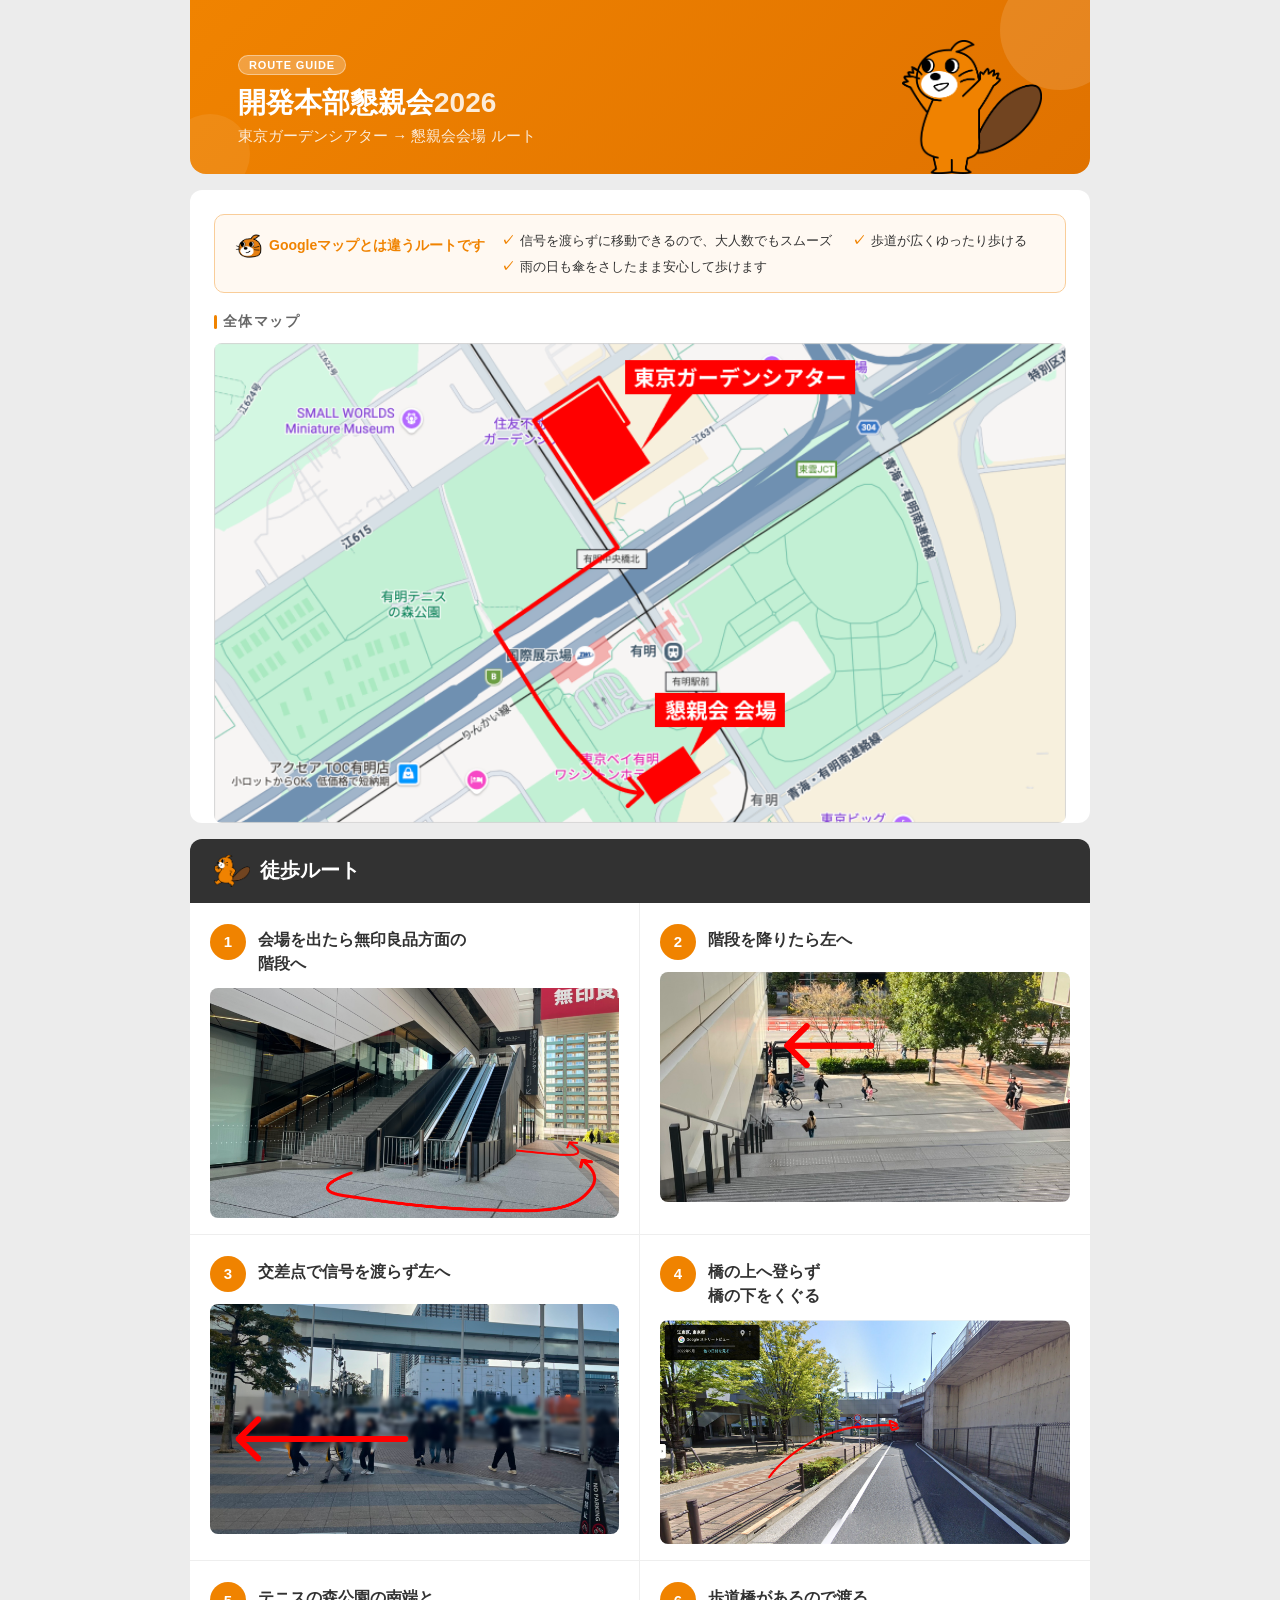
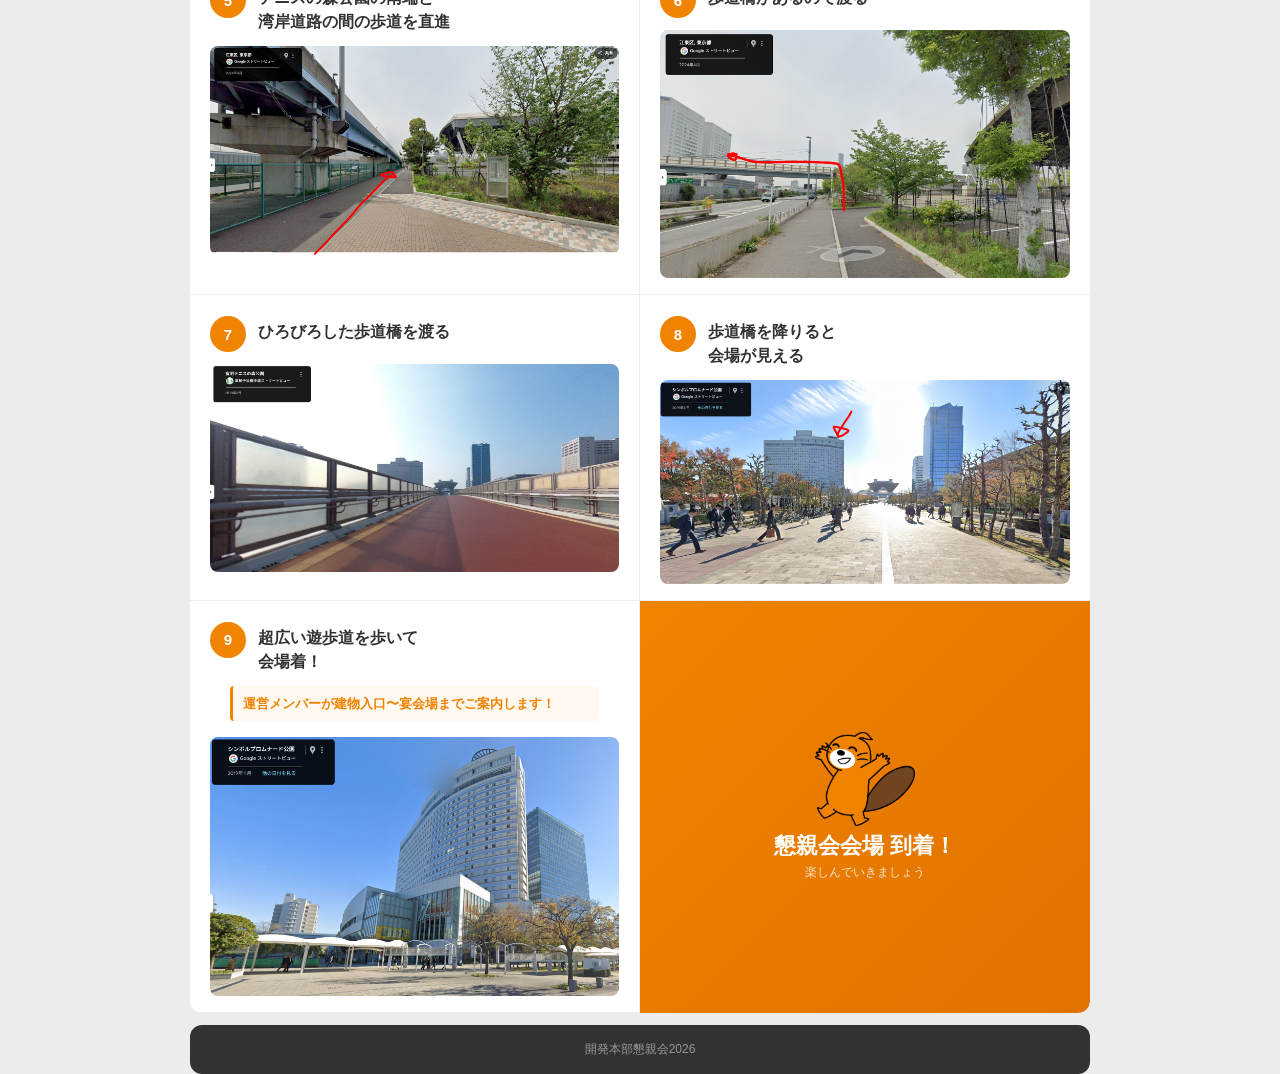
==== index.html @ 33751213 "Add route guide for 開発本部懇親会2026" ====
<!DOCTYPE html>
<html lang="ja">
<head>
  <meta charset="UTF-8">
  <meta name="viewport" content="width=device-width, initial-scale=1.0">
  <title>開発本部懇親会2026 会場案内</title>
  <style>
    * { margin: 0; padding: 0; box-sizing: border-box; }

    body {
      font-family: 'Hiragino Sans', 'Hiragino Kaku Gothic ProN', 'Noto Sans JP', sans-serif;
      background: #f5f5f5;
      max-width: 390px;
      margin: 0 auto;
      color: #323232;
    }

    /* ヘッダー */
    .header {
      background: linear-gradient(135deg, #f08300 0%, #e07200 100%);
      color: white;
      padding: 52px 16px 0 20px;
      position: relative;
      overflow: hidden;
      display: flex;
      align-items: flex-end;
    }
    .header-text {
      flex: 1;
      padding-bottom: 20px;
    }
    .header-rakuta {
      width: 100px;
      flex-shrink: 0;
      display: block;
      position: relative;
      z-index: 1;
    }
    .header::before {
      content: '';
      position: absolute;
      top: -30px; right: -30px;
      width: 120px; height: 120px;
      border-radius: 50%;
      background: rgba(255,255,255,0.12);
    }
    .header::after {
      content: '';
      position: absolute;
      bottom: -20px; left: -20px;
      width: 80px; height: 80px;
      border-radius: 50%;
      background: rgba(255,255,255,0.08);
    }
    .event-label {
      display: inline-block;
      background: rgba(255,255,255,0.25);
      color: white;
      font-size: 11px;
      font-weight: 700;
      letter-spacing: 0.08em;
      padding: 3px 10px;
      border-radius: 20px;
      margin-bottom: 10px;
      border: 1px solid rgba(255,255,255,0.4);
    }
    .header h1 {
      font-size: 20px;
      font-weight: 800;
      line-height: 1.3;
      margin-bottom: 6px;
    }
    .header h1 span {
      color: rgba(255,255,255,0.85);
    }
    .header .subtitle {
      font-size: 13px;
      opacity: 0.85;
    }

    /* 全体マップ */
    .map-section {
      background: white;
      padding: 16px 16px 0;
      margin-bottom: 8px;
    }
    .section-title {
      font-size: 13px;
      font-weight: 700;
      color: #666;
      letter-spacing: 0.1em;
      text-transform: uppercase;
      margin-bottom: 10px;
      display: flex;
      align-items: center;
      gap: 6px;
    }
    .section-title::before {
      content: '';
      display: inline-block;
      width: 3px;
      height: 14px;
      background: #f08300;
      border-radius: 2px;
    }
    .map-img {
      width: 100%;
      border-radius: 8px;
      display: block;
      margin-bottom: 16px;
    }

    /* ルートタイトル */
    .route-header {
      background: #323232;
      color: white;
      padding: 14px 20px;
      font-size: 17px;
      font-weight: 700;
      display: flex;
      align-items: center;
      gap: 8px;
    }
    .route-header .icon {
      font-size: 20px;
    }

    /* ステップカード */
    .steps {
      display: flex;
      flex-direction: column;
      gap: 0;
    }

    .step {
      background: white;
      border-bottom: 1px solid #eee;
      position: relative;
    }

    .step-inner {
      padding: 16px 16px 0;
    }

    .step-badge-row {
      display: flex;
      align-items: flex-start;
      gap: 12px;
      margin-bottom: 12px;
    }

    .step-number {
      flex-shrink: 0;
      width: 32px;
      height: 32px;
      background: #f08300;
      color: white;
      border-radius: 50%;
      display: flex;
      align-items: center;
      justify-content: center;
      font-size: 14px;
      font-weight: 800;
      margin-top: 1px;
    }

    .step-text {
      font-size: 15px;
      font-weight: 600;
      color: #323232;
      line-height: 1.5;
      padding-top: 5px;
    }

    .step-note {
      font-size: 13px;
      color: #f08300;
      font-weight: 600;
      background: #fff9f2;
      border-left: 3px solid #f08300;
      padding: 8px 10px;
      border-radius: 4px;
      margin: 0 0 14px;
      line-height: 1.5;
    }

    .step-imgs {
      display: flex;
      flex-direction: column;
      gap: 6px;
      padding-bottom: 16px;
    }
    .step-imgs.multi {
      display: grid;
      grid-template-columns: 1fr 1fr;
      gap: 6px;
    }
    .step-imgs.multi .img-full {
      grid-column: 1 / -1;
    }

    .step-img {
      width: 100%;
      border-radius: 8px;
      display: block;
    }

    /* ゴール */
    .goal-banner {
      background: linear-gradient(135deg, #f08300, #e07200);
      padding: 20px;
      text-align: center;
      border: none !important;
    }
    .goal-banner .goal-body {
      display: inline-block;
    }
    .goal-banner .goal-icon {
      width: 80px;
      display: block;
      margin: 0 auto 6px;
    }
    .goal-banner .goal-text {
      font-size: 18px;
      font-weight: 800;
      color: white;
      line-height: 1.3;
    }
    .goal-banner .goal-sub {
      font-size: 12px;
      color: rgba(255,255,255,0.8);
      margin-top: 4px;
    }

    /* おすすめ理由 */
    .recommend-box {
      background: #fff9f2;
      border: 1.5px solid #f9cd99;
      border-radius: 10px;
      padding: 12px 14px;
      margin: 0 0 14px;
    }
    .recommend-box .rec-title {
      font-size: 13px;
      font-weight: 800;
      color: #f08300;
      margin-bottom: 8px;
      display: flex;
      align-items: center;
      gap: 6px;
    }
    .recommend-box .rec-title img {
      width: 28px;
      height: 28px;
      flex-shrink: 0;
    }
    .recommend-box .rec-list {
      list-style: none;
      display: flex;
      flex-direction: column;
      gap: 5px;
    }
    .recommend-box .rec-list li {
      font-size: 13px;
      color: #323232;
      line-height: 1.5;
      display: flex;
      align-items: flex-start;
      gap: 6px;
    }
    .recommend-box .rec-list li::before {
      content: '✓';
      color: #f08300;
      font-weight: 800;
      flex-shrink: 0;
    }

    /* フッター */
    .footer {
      background: #323232;
      color: rgba(255,255,255,0.5);
      text-align: center;
      padding: 14px;
      font-size: 11px;
    }

    /* ===== PC レスポンシブ ===== */
    @media (min-width: 768px) {
      .pc-hidden { display: none; }
      body {
        max-width: 900px;
        background: #ececec;
      }

      /* ヘッダー */
      .header {
        padding: 40px 48px 0;
        border-radius: 0 0 16px 16px;
      }
      .header h1 { font-size: 28px; }
      .header .subtitle { font-size: 15px; }
      .header-text { padding-bottom: 28px; }
      .header-rakuta { width: 140px; }

      /* マップセクション */
      .map-section {
        padding: 24px 24px 0;
        border-radius: 12px;
        margin: 16px 0 12px;
      }

      /* おすすめボックス */
      .recommend-box {
        display: flex;
        align-items: flex-start;
        gap: 16px;
        padding: 16px 20px;
        margin-bottom: 20px;
      }
      .recommend-box .rec-title {
        font-size: 14px;
        white-space: nowrap;
        margin-bottom: 0;
        padding-top: 1px;
      }
      .recommend-box .rec-list {
        flex-direction: row;
        flex-wrap: wrap;
        gap: 6px 20px;
      }
      .recommend-box .rec-list li { font-size: 13px; }

      /* ルートヘッダー */
      .route-header {
        font-size: 20px;
        padding: 16px 24px;
        border-radius: 12px 12px 0 0;
      }

      /* ステップグリッド */
      .steps {
        display: grid;
        grid-template-columns: 1fr 1fr;
        gap: 0;
        background: #e0e0e0;
        border-radius: 0 0 12px 12px;
        overflow: hidden;
      }
      .step {
        border-bottom: 1px solid #eee;
        border-right: 1px solid #eee;
      }
      .step:nth-child(even) { border-right: none; }

      .step-inner { padding: 20px 20px 0; }
      .step-number { width: 36px; height: 36px; font-size: 15px; }
      .step-text { font-size: 16px; }
      .step-note { font-size: 13px; margin: 0 20px 16px; }

      /* ゴールバナー（グリッド10番目セル） */
      .goal-banner {
        border-radius: 0 0 12px 0;
        margin-top: 0;
        padding: 28px 20px;
        display: flex;
        align-items: center;
        justify-content: center;
        border-right: none;
        border-bottom: none;
      }
      .goal-banner .goal-icon { width: 100px; }
      .goal-banner .goal-text { font-size: 22px; }

      /* フッター */
      .footer {
        border-radius: 12px;
        margin-top: 12px;
        font-size: 12px;
        padding: 16px;
      }

      /* セクションタイトル */
      .section-title { font-size: 14px; margin-bottom: 12px; }
    }
  </style>
</head>
<body>

  <!-- ヘッダー -->
  <div class="header">
    <div class="header-text">
      <div class="event-label">ROUTE GUIDE</div>
      <h1>開発本部懇親会<span>2026</span></h1>
      <p class="subtitle">東京ガーデンシアター → 懇親会会場 ルート</p>
    </div>
    <img class="header-rakuta" src="rakuta_egao.png" alt="">
  </div>

  <!-- 全体マップ -->
  <div class="map-section">
    <div class="recommend-box">
      <div class="rec-title"><img src="rakuta_face.png" alt="">Googleマップとは違うルートです</div>
      <ul class="rec-list">
        <li>信号を渡らずに移動できるので、大人数でもスムーズ</li>
        <li>歩道が広くゆったり歩ける</li>
        <li>雨の日も傘をさしたまま安心して歩けます</li>
      </ul>
    </div>
    <div class="section-title">全体マップ</div>
    <img class="map-img" src="00_map.jpg" alt="全体マップ">
  </div>

  <!-- ルート -->
  <div class="route-header">
    <img src="rakuta_walking.png" alt="" style="height:32px;width:auto;vertical-align:middle;margin-right:2px;"> 徒歩ルート
  </div>

  <div class="steps">

    <!-- Step 1 -->
    <div class="step">
      <div class="step-inner">
        <div class="step-badge-row">
          <div class="step-number">1</div>
          <div class="step-text">会場を出たら無印良品方面の<br>階段へ</div>
        </div>
        <div class="step-imgs">
          <img class="step-img" src="00_step0.jpg" alt="Step 1">
        </div>
      </div>
    </div>

    <!-- Step 2 -->
    <div class="step">
      <div class="step-inner">
        <div class="step-badge-row">
          <div class="step-number">2</div>
          <div class="step-text">階段を降りたら左へ</div>
        </div>
        <div class="step-imgs">
          <img class="step-img" src="00_step0b.jpg" alt="Step 2">
        </div>
      </div>
    </div>

    <!-- Step 3 -->
    <div class="step">
      <div class="step-inner">
        <div class="step-badge-row">
          <div class="step-number">3</div>
          <div class="step-text">交差点で信号を渡らず左へ</div>
        </div>
        <div class="step-imgs">
          <img class="step-img" src="01_step1.jpg" alt="Step 2">
        </div>
      </div>
    </div>

    <!-- Step 4 -->
    <div class="step">
      <div class="step-inner">
        <div class="step-badge-row">
          <div class="step-number">4</div>
          <div class="step-text">橋の上へ登らず<br>橋の下をくぐる</div>
        </div>
        <div class="step-imgs">
          <img class="step-img pc-hidden" src="02_step2a.jpg" alt="Step 4-1">
          <img class="step-img" src="02_step2b.jpg" alt="Step 4-2">
          <img class="step-img pc-hidden" src="02_step2c.jpg" alt="Step 4-3">
        </div>
      </div>
    </div>

    <!-- Step 5 -->
    <div class="step">
      <div class="step-inner">
        <div class="step-badge-row">
          <div class="step-number">5</div>
          <div class="step-text">テニスの森公園の南端と<br>湾岸道路の間の歩道を直進</div>
        </div>
        <div class="step-imgs">
          <img class="step-img" src="03_step3.jpg" alt="Step 5">
        </div>
      </div>
    </div>

    <!-- Step 6 -->
    <div class="step">
      <div class="step-inner">
        <div class="step-badge-row">
          <div class="step-number">6</div>
          <div class="step-text">歩道橋があるので渡る</div>
        </div>
        <div class="step-imgs">
          <img class="step-img" src="04_step4.jpg" alt="Step 6">
        </div>
      </div>
    </div>

    <!-- Step 7 -->
    <div class="step">
      <div class="step-inner">
        <div class="step-badge-row">
          <div class="step-number">7</div>
          <div class="step-text">ひろびろした歩道橋を渡る</div>
        </div>
        <div class="step-imgs">
          <img class="step-img" src="05_step5.jpg" alt="Step 7">
        </div>
      </div>
    </div>

    <!-- Step 8 -->
    <div class="step">
      <div class="step-inner">
        <div class="step-badge-row">
          <div class="step-number">8</div>
          <div class="step-text">歩道橋を降りると<br>会場が見える</div>
        </div>
        <div class="step-imgs">
          <img class="step-img" src="06_step6.jpg" alt="Step 8">
        </div>
      </div>
    </div>

    <!-- Step 9 -->
    <div class="step">
      <div class="step-inner">
        <div class="step-badge-row">
          <div class="step-number">9</div>
          <div class="step-text">超広い遊歩道を歩いて<br>会場着！</div>
        </div>
        <div class="step-note">運営メンバーが建物入口〜宴会場までご案内します！</div>
        <div class="step-imgs">
          <img class="step-img" src="07_step7.jpg" alt="Step 9">
        </div>
      </div>
    </div>

    <!-- ゴール -->
    <div class="goal-banner">
      <div class="goal-body">
        <img class="goal-icon" src="rakuta_yorokobi.png" alt="">
        <div class="goal-text">懇親会会場 到着！</div>
        <div class="goal-sub">楽しんでいきましょう</div>
      </div>
    </div>

  </div>

  <div class="footer">開発本部懇親会2026</div>

</body>
</html>
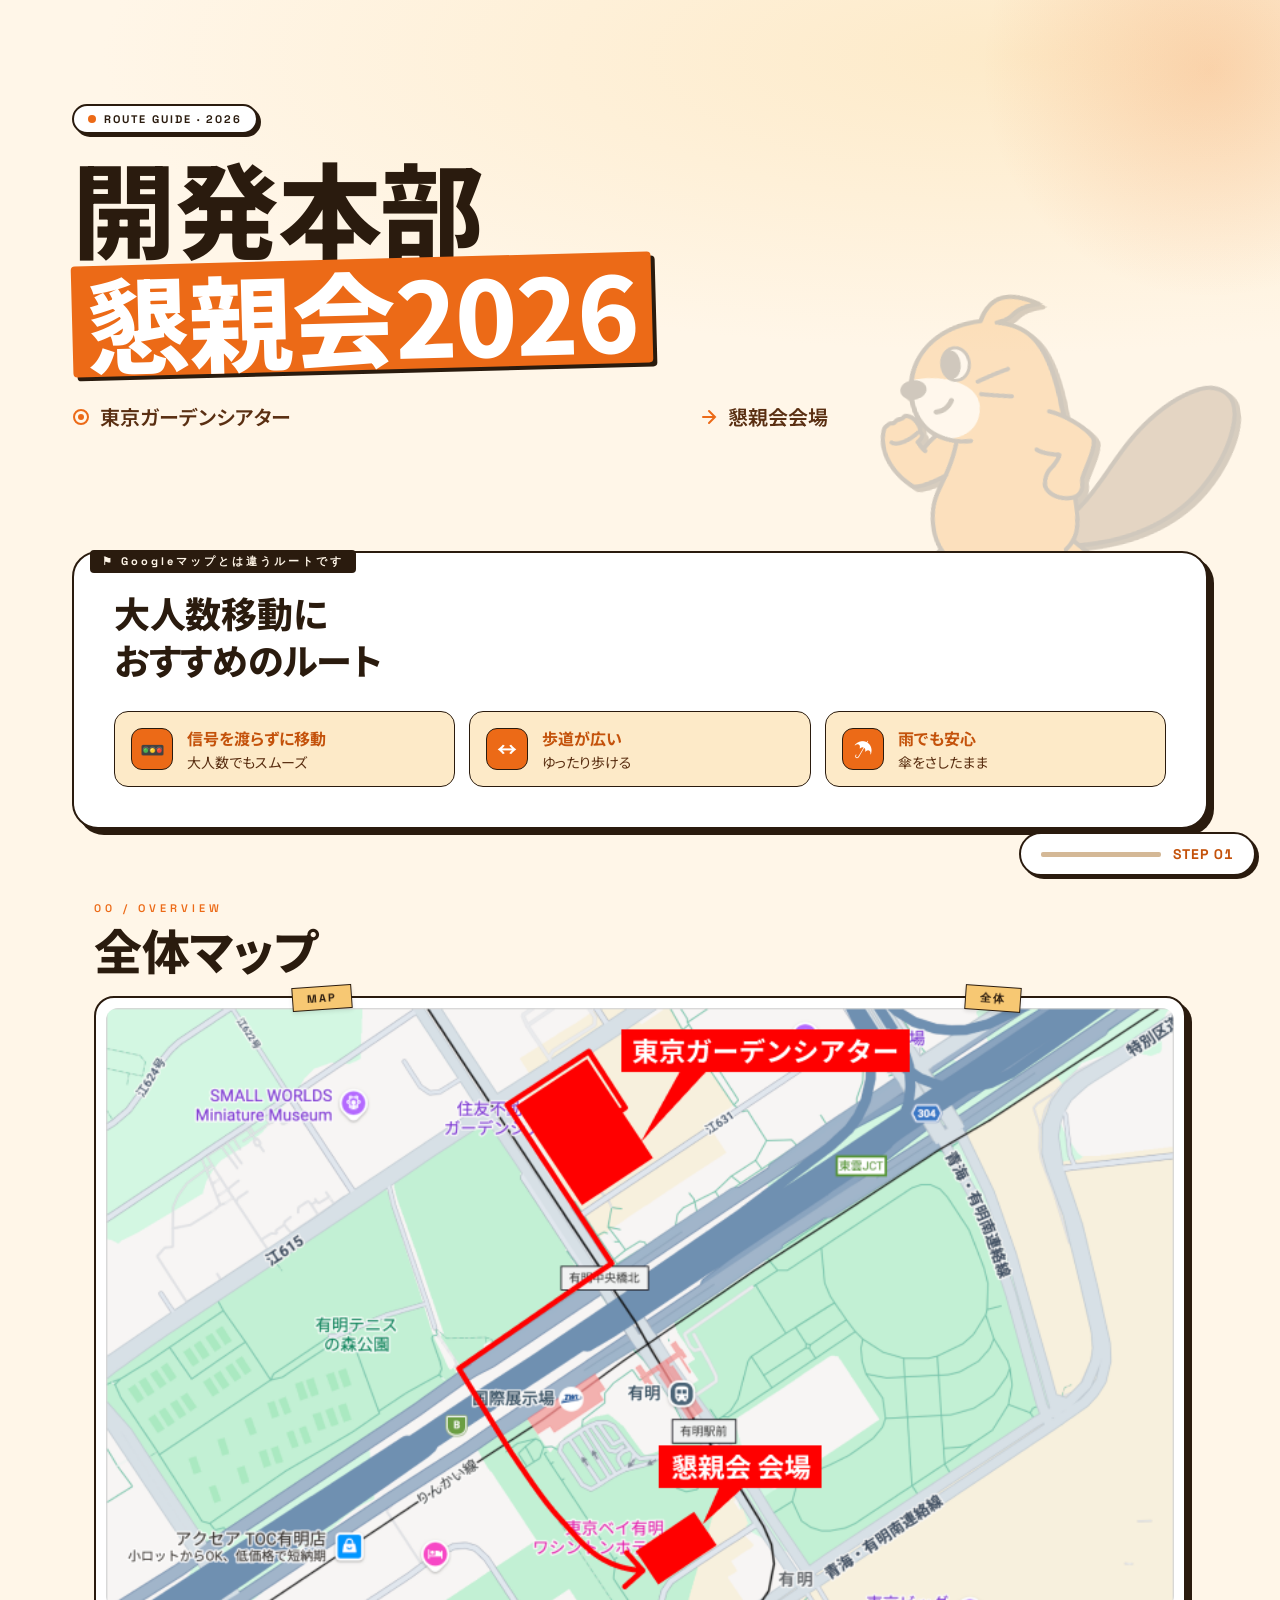
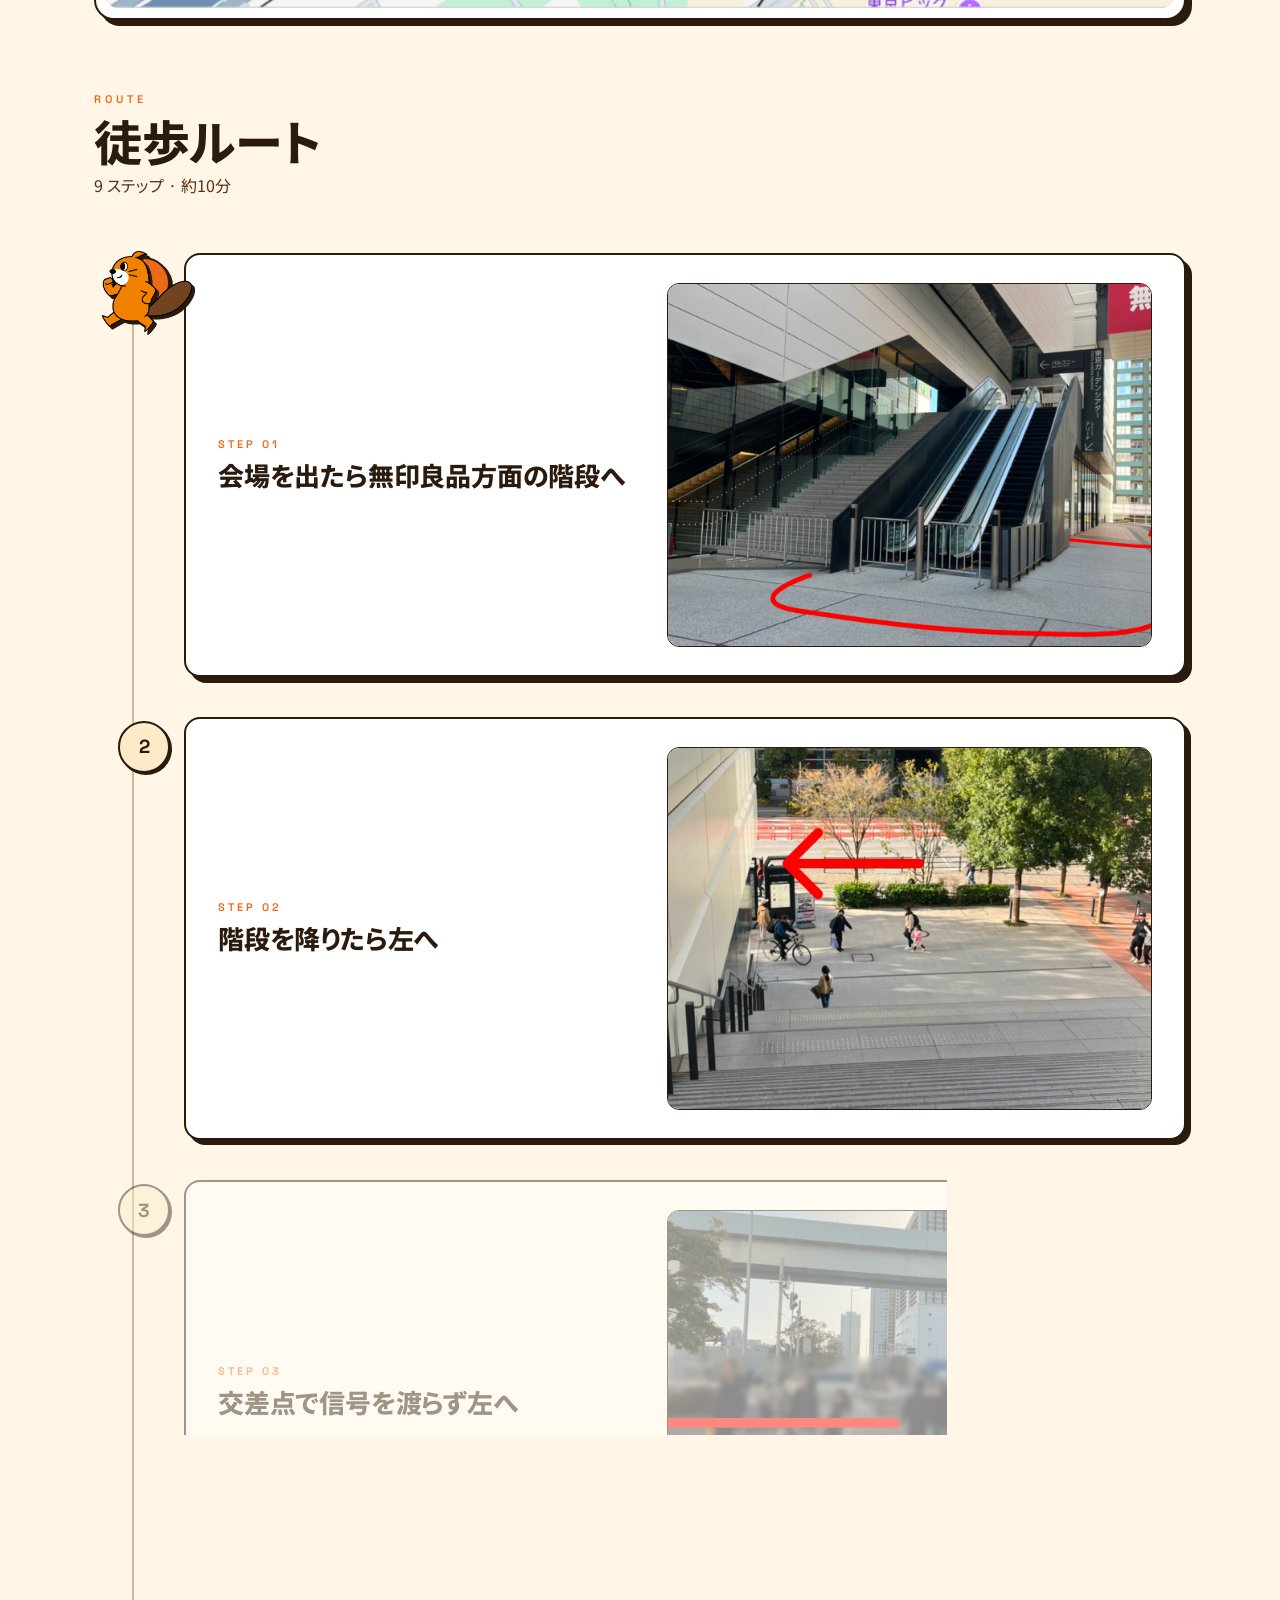
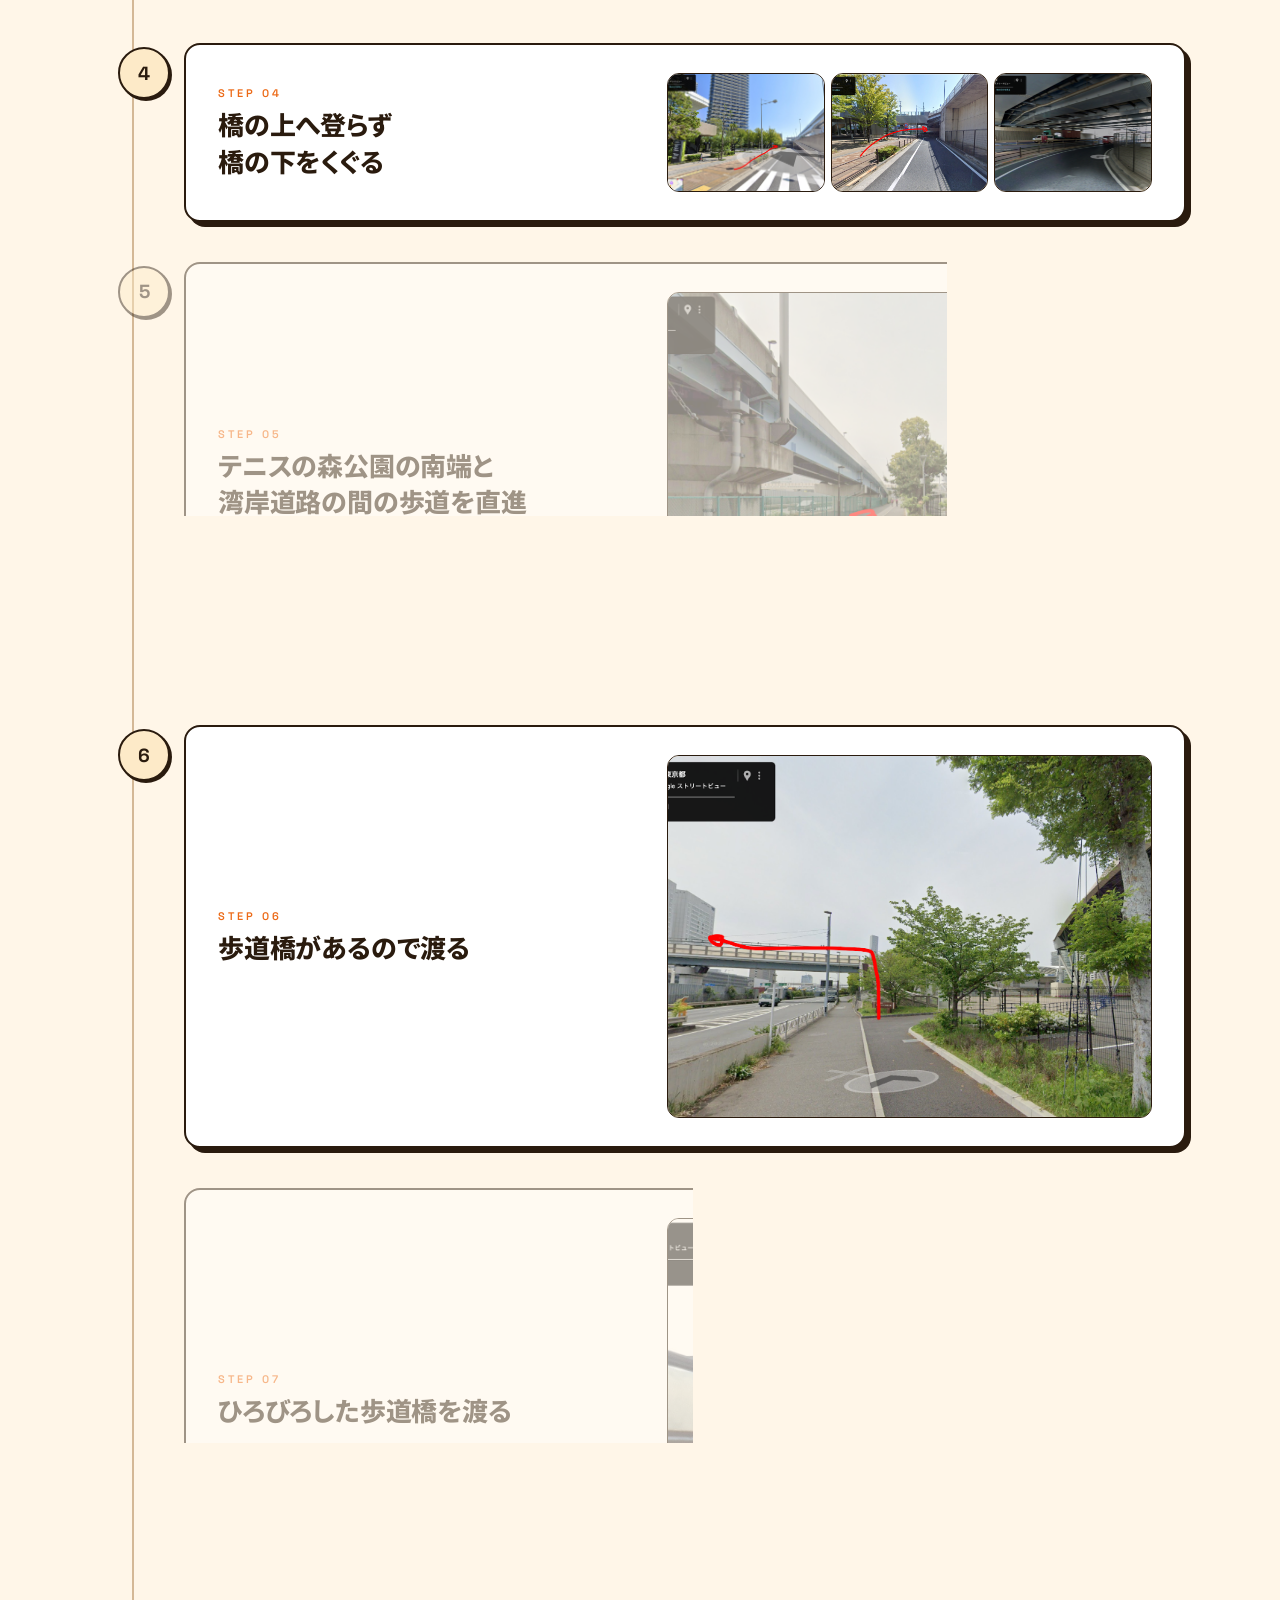
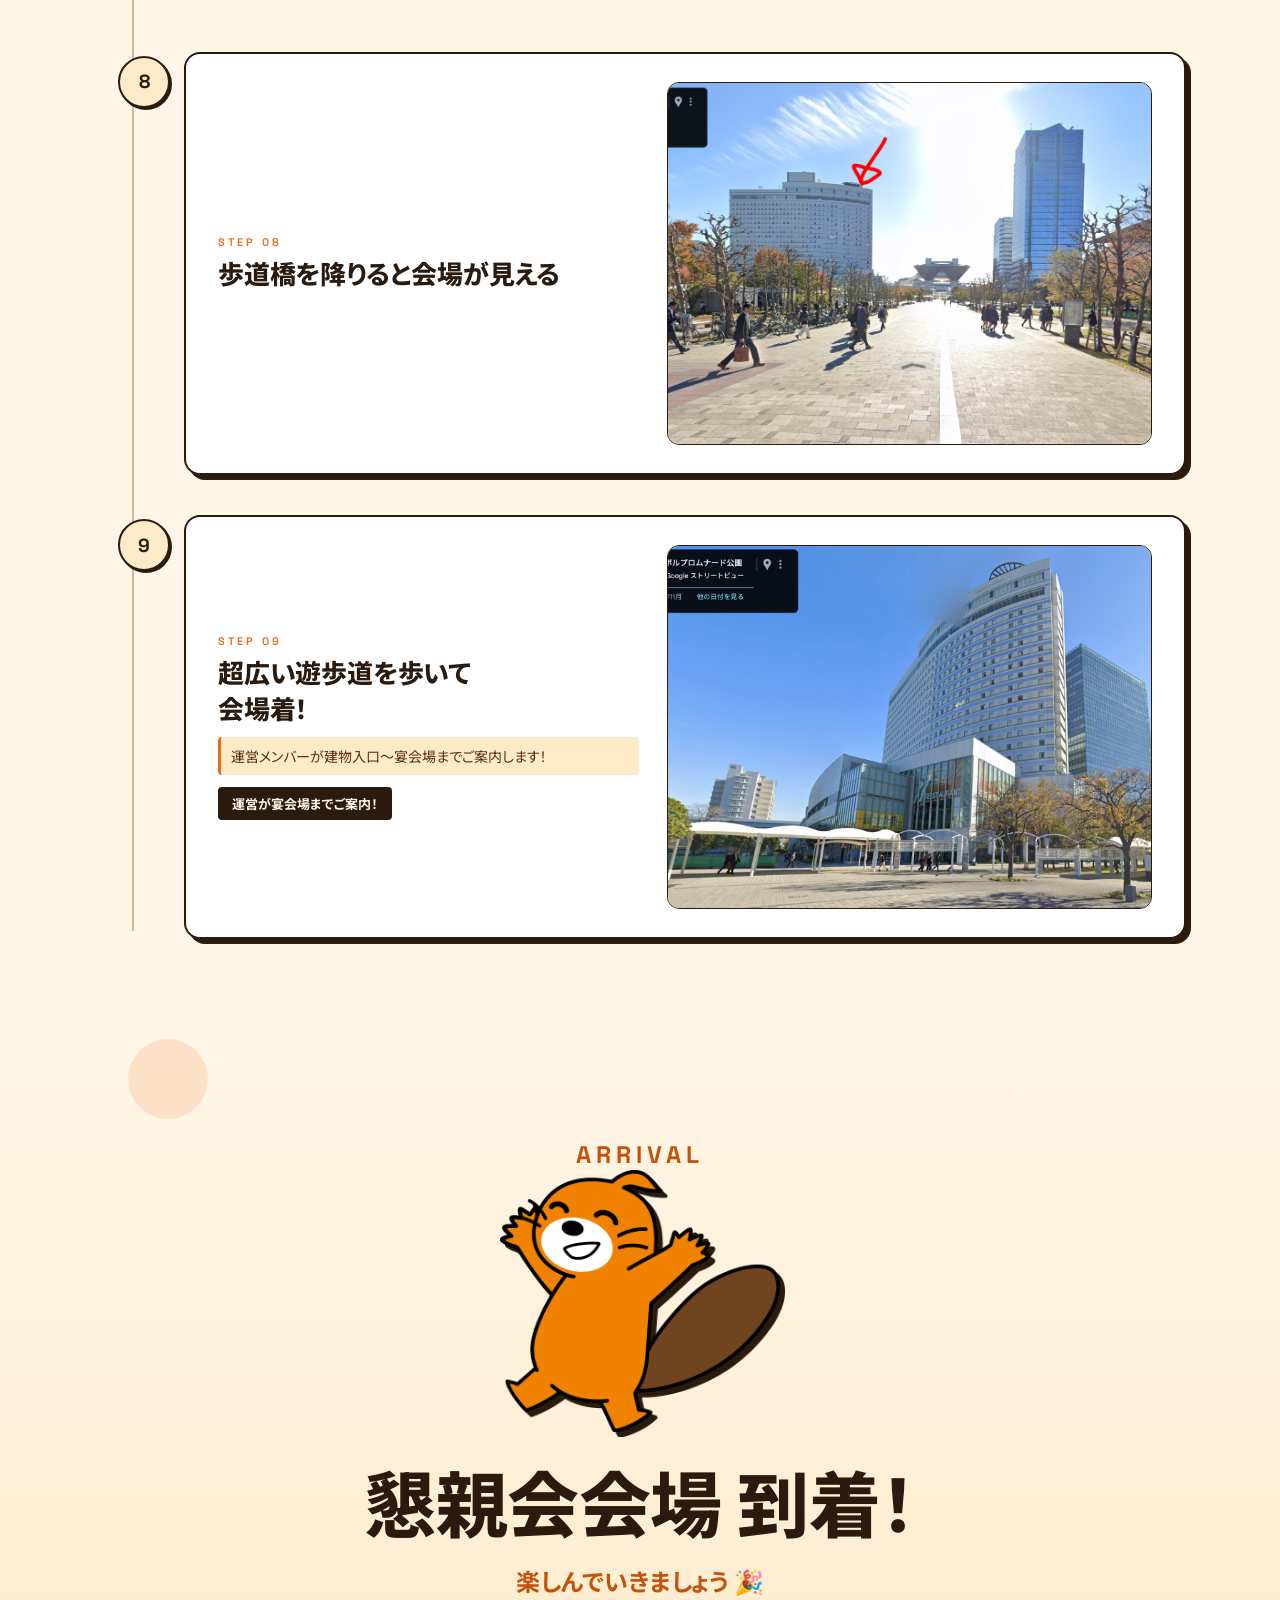
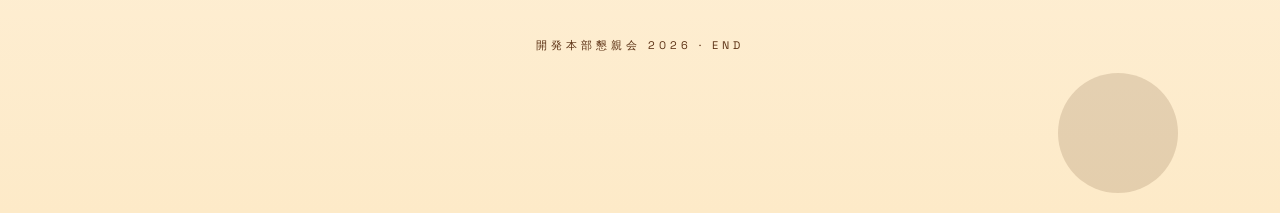
==== commit f8ba1807: "Set story-warm as main index" ====
--- a/index.html
+++ b/index.html
@@ -1,554 +1,198 @@
 <!DOCTYPE html>
 <html lang="ja">
 <head>
-  <meta charset="UTF-8">
-  <meta name="viewport" content="width=device-width, initial-scale=1.0">
-  <title>開発本部懇親会2026 会場案内</title>
-  <style>
-    * { margin: 0; padding: 0; box-sizing: border-box; }
-
-    body {
-      font-family: 'Hiragino Sans', 'Hiragino Kaku Gothic ProN', 'Noto Sans JP', sans-serif;
-      background: #f5f5f5;
-      max-width: 390px;
-      margin: 0 auto;
-      color: #323232;
-    }
-
-    /* ヘッダー */
-    .header {
-      background: linear-gradient(135deg, #f08300 0%, #e07200 100%);
-      color: white;
-      padding: 52px 16px 0 20px;
-      position: relative;
-      overflow: hidden;
-      display: flex;
-      align-items: flex-end;
-    }
-    .header-text {
-      flex: 1;
-      padding-bottom: 20px;
-    }
-    .header-rakuta {
-      width: 100px;
-      flex-shrink: 0;
-      display: block;
-      position: relative;
-      z-index: 1;
-    }
-    .header::before {
-      content: '';
-      position: absolute;
-      top: -30px; right: -30px;
-      width: 120px; height: 120px;
-      border-radius: 50%;
-      background: rgba(255,255,255,0.12);
-    }
-    .header::after {
-      content: '';
-      position: absolute;
-      bottom: -20px; left: -20px;
-      width: 80px; height: 80px;
-      border-radius: 50%;
-      background: rgba(255,255,255,0.08);
-    }
-    .event-label {
-      display: inline-block;
-      background: rgba(255,255,255,0.25);
-      color: white;
-      font-size: 11px;
-      font-weight: 700;
-      letter-spacing: 0.08em;
-      padding: 3px 10px;
-      border-radius: 20px;
-      margin-bottom: 10px;
-      border: 1px solid rgba(255,255,255,0.4);
-    }
-    .header h1 {
-      font-size: 20px;
-      font-weight: 800;
-      line-height: 1.3;
-      margin-bottom: 6px;
-    }
-    .header h1 span {
-      color: rgba(255,255,255,0.85);
-    }
-    .header .subtitle {
-      font-size: 13px;
-      opacity: 0.85;
-    }
-
-    /* 全体マップ */
-    .map-section {
-      background: white;
-      padding: 16px 16px 0;
-      margin-bottom: 8px;
-    }
-    .section-title {
-      font-size: 13px;
-      font-weight: 700;
-      color: #666;
-      letter-spacing: 0.1em;
-      text-transform: uppercase;
-      margin-bottom: 10px;
-      display: flex;
-      align-items: center;
-      gap: 6px;
-    }
-    .section-title::before {
-      content: '';
-      display: inline-block;
-      width: 3px;
-      height: 14px;
-      background: #f08300;
-      border-radius: 2px;
-    }
-    .map-img {
-      width: 100%;
-      border-radius: 8px;
-      display: block;
-      margin-bottom: 16px;
-    }
-
-    /* ルートタイトル */
-    .route-header {
-      background: #323232;
-      color: white;
-      padding: 14px 20px;
-      font-size: 17px;
-      font-weight: 700;
-      display: flex;
-      align-items: center;
-      gap: 8px;
-    }
-    .route-header .icon {
-      font-size: 20px;
-    }
-
-    /* ステップカード */
-    .steps {
-      display: flex;
-      flex-direction: column;
-      gap: 0;
-    }
-
-    .step {
-      background: white;
-      border-bottom: 1px solid #eee;
-      position: relative;
-    }
-
-    .step-inner {
-      padding: 16px 16px 0;
-    }
-
-    .step-badge-row {
-      display: flex;
-      align-items: flex-start;
-      gap: 12px;
-      margin-bottom: 12px;
-    }
-
-    .step-number {
-      flex-shrink: 0;
-      width: 32px;
-      height: 32px;
-      background: #f08300;
-      color: white;
-      border-radius: 50%;
-      display: flex;
-      align-items: center;
-      justify-content: center;
-      font-size: 14px;
-      font-weight: 800;
-      margin-top: 1px;
-    }
-
-    .step-text {
-      font-size: 15px;
-      font-weight: 600;
-      color: #323232;
-      line-height: 1.5;
-      padding-top: 5px;
-    }
-
-    .step-note {
-      font-size: 13px;
-      color: #f08300;
-      font-weight: 600;
-      background: #fff9f2;
-      border-left: 3px solid #f08300;
-      padding: 8px 10px;
-      border-radius: 4px;
-      margin: 0 0 14px;
-      line-height: 1.5;
-    }
-
-    .step-imgs {
-      display: flex;
-      flex-direction: column;
-      gap: 6px;
-      padding-bottom: 16px;
-    }
-    .step-imgs.multi {
-      display: grid;
-      grid-template-columns: 1fr 1fr;
-      gap: 6px;
-    }
-    .step-imgs.multi .img-full {
-      grid-column: 1 / -1;
-    }
-
-    .step-img {
-      width: 100%;
-      border-radius: 8px;
-      display: block;
-    }
-
-    /* ゴール */
-    .goal-banner {
-      background: linear-gradient(135deg, #f08300, #e07200);
-      padding: 20px;
-      text-align: center;
-      border: none !important;
-    }
-    .goal-banner .goal-body {
-      display: inline-block;
-    }
-    .goal-banner .goal-icon {
-      width: 80px;
-      display: block;
-      margin: 0 auto 6px;
-    }
-    .goal-banner .goal-text {
-      font-size: 18px;
-      font-weight: 800;
-      color: white;
-      line-height: 1.3;
-    }
-    .goal-banner .goal-sub {
-      font-size: 12px;
-      color: rgba(255,255,255,0.8);
-      margin-top: 4px;
-    }
-
-    /* おすすめ理由 */
-    .recommend-box {
-      background: #fff9f2;
-      border: 1.5px solid #f9cd99;
-      border-radius: 10px;
-      padding: 12px 14px;
-      margin: 0 0 14px;
-    }
-    .recommend-box .rec-title {
-      font-size: 13px;
-      font-weight: 800;
-      color: #f08300;
-      margin-bottom: 8px;
-      display: flex;
-      align-items: center;
-      gap: 6px;
-    }
-    .recommend-box .rec-title img {
-      width: 28px;
-      height: 28px;
-      flex-shrink: 0;
-    }
-    .recommend-box .rec-list {
-      list-style: none;
-      display: flex;
-      flex-direction: column;
-      gap: 5px;
-    }
-    .recommend-box .rec-list li {
-      font-size: 13px;
-      color: #323232;
-      line-height: 1.5;
-      display: flex;
-      align-items: flex-start;
-      gap: 6px;
-    }
-    .recommend-box .rec-list li::before {
-      content: '✓';
-      color: #f08300;
-      font-weight: 800;
-      flex-shrink: 0;
-    }
-
-    /* フッター */
-    .footer {
-      background: #323232;
-      color: rgba(255,255,255,0.5);
-      text-align: center;
-      padding: 14px;
-      font-size: 11px;
-    }
-
-    /* ===== PC レスポンシブ ===== */
-    @media (min-width: 768px) {
-      .pc-hidden { display: none; }
-      body {
-        max-width: 900px;
-        background: #ececec;
-      }
-
-      /* ヘッダー */
-      .header {
-        padding: 40px 48px 0;
-        border-radius: 0 0 16px 16px;
-      }
-      .header h1 { font-size: 28px; }
-      .header .subtitle { font-size: 15px; }
-      .header-text { padding-bottom: 28px; }
-      .header-rakuta { width: 140px; }
-
-      /* マップセクション */
-      .map-section {
-        padding: 24px 24px 0;
-        border-radius: 12px;
-        margin: 16px 0 12px;
-      }
-
-      /* おすすめボックス */
-      .recommend-box {
-        display: flex;
-        align-items: flex-start;
-        gap: 16px;
-        padding: 16px 20px;
-        margin-bottom: 20px;
-      }
-      .recommend-box .rec-title {
-        font-size: 14px;
-        white-space: nowrap;
-        margin-bottom: 0;
-        padding-top: 1px;
-      }
-      .recommend-box .rec-list {
-        flex-direction: row;
-        flex-wrap: wrap;
-        gap: 6px 20px;
-      }
-      .recommend-box .rec-list li { font-size: 13px; }
-
-      /* ルートヘッダー */
-      .route-header {
-        font-size: 20px;
-        padding: 16px 24px;
-        border-radius: 12px 12px 0 0;
-      }
-
-      /* ステップグリッド */
-      .steps {
-        display: grid;
-        grid-template-columns: 1fr 1fr;
-        gap: 0;
-        background: #e0e0e0;
-        border-radius: 0 0 12px 12px;
-        overflow: hidden;
-      }
-      .step {
-        border-bottom: 1px solid #eee;
-        border-right: 1px solid #eee;
-      }
-      .step:nth-child(even) { border-right: none; }
-
-      .step-inner { padding: 20px 20px 0; }
-      .step-number { width: 36px; height: 36px; font-size: 15px; }
-      .step-text { font-size: 16px; }
-      .step-note { font-size: 13px; margin: 0 20px 16px; }
-
-      /* ゴールバナー（グリッド10番目セル） */
-      .goal-banner {
-        border-radius: 0 0 12px 0;
-        margin-top: 0;
-        padding: 28px 20px;
-        display: flex;
-        align-items: center;
-        justify-content: center;
-        border-right: none;
-        border-bottom: none;
-      }
-      .goal-banner .goal-icon { width: 100px; }
-      .goal-banner .goal-text { font-size: 22px; }
-
-      /* フッター */
-      .footer {
-        border-radius: 12px;
-        margin-top: 12px;
-        font-size: 12px;
-        padding: 16px;
-      }
-
-      /* セクションタイトル */
-      .section-title { font-size: 14px; margin-bottom: 12px; }
-    }
-  </style>
+  <meta charset="utf-8">
+  <meta name="viewport" content="width=device-width,initial-scale=1,viewport-fit=cover">
+  <title>開発本部懇親会2026 · ROUTE GUIDE</title>
+  <link rel="stylesheet" href="story-warm.css">
 </head>
 <body>
 
-  <!-- ヘッダー -->
-  <div class="header">
-    <div class="header-text">
-      <div class="event-label">ROUTE GUIDE</div>
-      <h1>開発本部懇親会<span>2026</span></h1>
-      <p class="subtitle">東京ガーデンシアター → 懇親会会場 ルート</p>
-    </div>
-    <img class="header-rakuta" src="rakuta_egao.png" alt="">
-  </div>
+<svg class="confetti" aria-hidden="true">
+  <defs>
+    <pattern id="dots" x="0" y="0" width="80" height="80" patternUnits="userSpaceOnUse">
+      <circle cx="10" cy="10" r="2.5" fill="#EC6A17"></circle>
+      <circle cx="50" cy="30" r="2"   fill="#5A2F12"></circle>
+      <circle cx="20" cy="60" r="2.2" fill="#C4520B"></circle>
+      <circle cx="70" cy="70" r="1.8" fill="#5A2F12"></circle>
+    </pattern>
+  </defs>
+  <rect width="100%" height="100%" fill="url(#dots)"></rect>
+</svg>
 
-  <!-- 全体マップ -->
-  <div class="map-section">
-    <div class="recommend-box">
-      <div class="rec-title"><img src="rakuta_face.png" alt="">Googleマップとは違うルートです</div>
-      <ul class="rec-list">
-        <li>信号を渡らずに移動できるので、大人数でもスムーズ</li>
-        <li>歩道が広くゆったり歩ける</li>
-        <li>雨の日も傘をさしたまま安心して歩けます</li>
-      </ul>
-    </div>
-    <div class="section-title">全体マップ</div>
-    <img class="map-img" src="00_map.jpg" alt="全体マップ">
-  </div>
-
-  <!-- ルート -->
-  <div class="route-header">
-    <img src="rakuta_walking.png" alt="" style="height:32px;width:auto;vertical-align:middle;margin-right:2px;"> 徒歩ルート
-  </div>
-
-  <div class="steps">
-
-    <!-- Step 1 -->
-    <div class="step">
-      <div class="step-inner">
-        <div class="step-badge-row">
-          <div class="step-number">1</div>
-          <div class="step-text">会場を出たら無印良品方面の<br>階段へ</div>
-        </div>
-        <div class="step-imgs">
-          <img class="step-img" src="00_step0.jpg" alt="Step 1">
-        </div>
+<!-- HERO -->
+<header class="hero">
+  <div class="hero-glow"></div>
+  <img class="hero-mascot" src="rakuta_walking.png" alt="">
+  <div class="hero-inner">
+    <p class="kicker"><span class="dot"></span>ROUTE GUIDE · 2026</p>
+    <h1 class="hero-title">開発本部<br><span class="hero-stamp">懇親会2026</span></h1>
+    <div class="hero-route">
+      <div class="loc">
+        <svg width="18" height="18" viewBox="0 0 18 18" fill="none" aria-hidden="true">
+          <circle cx="9" cy="9" r="7" stroke="#EC6A17" stroke-width="2"/>
+          <circle cx="9" cy="9" r="3" fill="#EC6A17"/>
+        </svg>
+        <span>東京ガーデンシアター</span>
+      </div>
+      <div class="loc">
+        <svg width="18" height="18" viewBox="0 0 18 18" fill="none" aria-hidden="true">
+          <path d="M3 9h12M9 3l6 6-6 6" stroke="#EC6A17" stroke-width="2" stroke-linecap="round"/>
+        </svg>
+        <span>懇親会会場</span>
       </div>
     </div>
+  </div>
+</header>
 
-    <!-- Step 2 -->
-    <div class="step">
-      <div class="step-inner">
-        <div class="step-badge-row">
-          <div class="step-number">2</div>
-          <div class="step-text">階段を降りたら左へ</div>
-        </div>
-        <div class="step-imgs">
-          <img class="step-img" src="00_step0b.jpg" alt="Step 2">
-        </div>
+<!-- WHY -->
+<section class="why">
+  <p class="why-kicker">⚑ Googleマップとは違うルートです</p>
+  <h2>大人数移動に<br>おすすめのルート</h2>
+  <div class="why-list">
+    <div class="why-item">
+      <div class="why-ic">🚥</div>
+      <div><b>信号を渡らずに移動</b><span>大人数でもスムーズ</span></div>
+    </div>
+    <div class="why-item">
+      <div class="why-ic">↔</div>
+      <div><b>歩道が広い</b><span>ゆったり歩ける</span></div>
+    </div>
+    <div class="why-item">
+      <div class="why-ic">☂</div>
+      <div><b>雨でも安心</b><span>傘をさしたまま</span></div>
+    </div>
+  </div>
+</section>
+
+<!-- MAP -->
+<section class="section">
+  <p class="sec-kicker">00 / OVERVIEW</p>
+  <h2 class="sec-title">全体マップ</h2>
+  <div class="map">
+    <span class="tape tape-1">MAP</span>
+    <span class="tape tape-2">全体</span>
+    <img src="00_map.jpg" alt="全体マップ">
+  </div>
+</section>
+
+<!-- STEPS -->
+<section class="section">
+  <p class="sec-kicker">ROUTE</p>
+  <h2 class="sec-title">徒歩ルート</h2>
+  <p class="sec-sub">9 ステップ · 約10分</p>
+
+  <div class="timeline" id="timeline">
+    <div class="tl-rail"></div>
+    <div class="tl-prog" id="tlProg"></div>
+    <img class="tl-walker" id="tlWalker" src="rakuta_walking.png" alt="">
+    <div id="steps"></div>
+  </div>
+</section>
+
+<!-- ARRIVAL -->
+<section class="arrival">
+  <p class="arrival-kicker">ARRIVAL</p>
+  <img class="mascot" src="rakuta_yorokobi.png" alt="喜ぶらくた">
+  <h2>懇親会会場 到着！</h2>
+  <p>楽しんでいきましょう 🎉</p>
+  <div class="end">開発本部懇親会 2026 · END</div>
+</section>
+
+<!-- FIXED UI -->
+<button class="back-top" id="backTop" aria-label="先頭へ">↑</button>
+<div class="pill">
+  <div class="pill-bar"><div id="pillBar"></div></div>
+  <span class="mono" id="pillLabel">START</span>
+</div>
+
+<script>
+const STEPS = [
+  { t:'会場を出たら無印良品方面の階段へ',                       imgs:['00_step0.jpg'] },
+  { t:'階段を降りたら左へ',                                     imgs:['00_step0b.jpg'] },
+  { t:'交差点で信号を渡らず左へ',                               imgs:['01_step1.jpg'] },
+  { t:'橋の上へ登らず\n橋の下をくぐる',                         imgs:['02_step2a.jpg','02_step2b.jpg','02_step2c.jpg'] },
+  { t:'テニスの森公園の南端と\n湾岸道路の間の歩道を直進',       imgs:['03_step3.jpg'] },
+  { t:'歩道橋があるので渡る',                                   imgs:['04_step4.jpg'] },
+  { t:'ひろびろした歩道橋を渡る',                               imgs:['05_step5.jpg'] },
+  { t:'歩道橋を降りると会場が見える',                           imgs:['06_step6.jpg'] },
+  { t:'超広い遊歩道を歩いて\n会場着！', note:'運営メンバーが建物入口〜宴会場までご案内します！', imgs:['07_step7.jpg'], last:true },
+];
+
+const container = document.getElementById('steps');
+STEPS.forEach((s, i) => {
+  const el = document.createElement('article');
+  el.className = 'step';
+  el.dataset.step = i + 1;
+  const imgs = s.imgs.map(src =>
+    `<div class="step-img"><img loading="lazy" src="${src}" alt=""></div>`
+  ).join('');
+  el.innerHTML = `
+    <div class="step-pin">${i + 1}</div>
+    <div class="step-card">
+      <div>
+        <div class="step-kicker">STEP ${String(i + 1).padStart(2, '0')}</div>
+        <div class="step-title">${s.t}</div>
+        ${s.note ? `<div class="step-note">${s.note}</div>` : ''}
+        ${s.last ? `<div class="step-pill">運営が宴会場までご案内！</div>` : ''}
       </div>
+      <div class="step-imgs ${s.imgs.length > 1 ? 'multi' : ''}">${imgs}</div>
     </div>
+  `;
+  container.appendChild(el);
+});
 
-    <!-- Step 3 -->
-    <div class="step">
-      <div class="step-inner">
-        <div class="step-badge-row">
-          <div class="step-number">3</div>
-          <div class="step-text">交差点で信号を渡らず左へ</div>
-        </div>
-        <div class="step-imgs">
-          <img class="step-img" src="01_step1.jpg" alt="Step 2">
-        </div>
-      </div>
-    </div>
+const tl       = document.getElementById('timeline');
+const tlProg   = document.getElementById('tlProg');
+const tlWalker = document.getElementById('tlWalker');
+const pillBar  = document.getElementById('pillBar');
+const pillLabel= document.getElementById('pillLabel');
+const backTop  = document.getElementById('backTop');
+const stepEls  = Array.from(document.querySelectorAll('.step'));
 
-    <!-- Step 4 -->
-    <div class="step">
-      <div class="step-inner">
-        <div class="step-badge-row">
-          <div class="step-number">4</div>
-          <div class="step-text">橋の上へ登らず<br>橋の下をくぐる</div>
-        </div>
-        <div class="step-imgs">
-          <img class="step-img pc-hidden" src="02_step2a.jpg" alt="Step 4-1">
-          <img class="step-img" src="02_step2b.jpg" alt="Step 4-2">
-          <img class="step-img pc-hidden" src="02_step2c.jpg" alt="Step 4-3">
-        </div>
-      </div>
-    </div>
+let raf = 0;
+function update() {
+  raf = 0;
+  const scrollTop = document.documentElement.scrollTop || document.body.scrollTop;
+  const maxScroll = document.documentElement.scrollHeight - document.documentElement.clientHeight;
+  const p = maxScroll > 0 ? scrollTop / maxScroll : 0;
 
-    <!-- Step 5 -->
-    <div class="step">
-      <div class="step-inner">
-        <div class="step-badge-row">
-          <div class="step-number">5</div>
-          <div class="step-text">テニスの森公園の南端と<br>湾岸道路の間の歩道を直進</div>
-        </div>
-        <div class="step-imgs">
-          <img class="step-img" src="03_step3.jpg" alt="Step 5">
-        </div>
-      </div>
-    </div>
+  pillBar.style.width = (p * 100).toFixed(1) + '%';
+  backTop.classList.toggle('show', scrollTop > 500);
 
-    <!-- Step 6 -->
-    <div class="step">
-      <div class="step-inner">
-        <div class="step-badge-row">
-          <div class="step-number">6</div>
-          <div class="step-text">歩道橋があるので渡る</div>
-        </div>
-        <div class="step-imgs">
-          <img class="step-img" src="04_step4.jpg" alt="Step 6">
-        </div>
-      </div>
-    </div>
+  const line = scrollTop + window.innerHeight * 0.4;
+  let best = 0, bestDist = Infinity;
+  const pinTops = [];
+  stepEls.forEach(el => {
+    const pin = el.querySelector('.step-pin');
+    const r = pin.getBoundingClientRect();
+    const top = r.top + scrollTop + r.height / 2;
+    pinTops.push(top);
+    const d = Math.abs(top - line);
+    if (d < bestDist) { bestDist = d; best = +el.dataset.step; }
+  });
+  stepEls.forEach(el => el.classList.toggle('active', +el.dataset.step === best));
 
-    <!-- Step 7 -->
-    <div class="step">
-      <div class="step-inner">
-        <div class="step-badge-row">
-          <div class="step-number">7</div>
-          <div class="step-text">ひろびろした歩道橋を渡る</div>
-        </div>
-        <div class="step-imgs">
-          <img class="step-img" src="05_step5.jpg" alt="Step 7">
-        </div>
-      </div>
-    </div>
+  const tlRect  = tl.getBoundingClientRect();
+  const tlTop   = tlRect.top + scrollTop + 8;
+  const tlBottom= tlRect.top + scrollTop + tlRect.height - 8;
+  const activeTop = pinTops[best - 1] || tlTop;
+  const clamped = Math.min(tlBottom, Math.max(tlTop, activeTop));
+  tlProg.style.height = (clamped - tlTop) + 'px';
+  tlWalker.style.top  = (clamped - tlRect.top - scrollTop - 32) + 'px';
 
-    <!-- Step 8 -->
-    <div class="step">
-      <div class="step-inner">
-        <div class="step-badge-row">
-          <div class="step-number">8</div>
-          <div class="step-text">歩道橋を降りると<br>会場が見える</div>
-        </div>
-        <div class="step-imgs">
-          <img class="step-img" src="06_step6.jpg" alt="Step 8">
-        </div>
-      </div>
-    </div>
+  const atEnd = p > 0.98;
+  pillLabel.textContent = atEnd ? 'ARRIVED' : (best === 0 ? 'START' : `STEP ${String(best).padStart(2, '0')}`);
+}
 
-    <!-- Step 9 -->
-    <div class="step">
-      <div class="step-inner">
-        <div class="step-badge-row">
-          <div class="step-number">9</div>
-          <div class="step-text">超広い遊歩道を歩いて<br>会場着！</div>
-        </div>
-        <div class="step-note">運営メンバーが建物入口〜宴会場までご案内します！</div>
-        <div class="step-imgs">
-          <img class="step-img" src="07_step7.jpg" alt="Step 9">
-        </div>
-      </div>
-    </div>
+function onScroll() { if (!raf) raf = requestAnimationFrame(update); }
+addEventListener('scroll', onScroll, { passive: true });
+addEventListener('resize', onScroll);
+addEventListener('load', update);
+setTimeout(update, 50);
 
-    <!-- ゴール -->
-    <div class="goal-banner">
-      <div class="goal-body">
-        <img class="goal-icon" src="rakuta_yorokobi.png" alt="">
-        <div class="goal-text">懇親会会場 到着！</div>
-        <div class="goal-sub">楽しんでいきましょう</div>
-      </div>
-    </div>
-
-  </div>
-
-  <div class="footer">開発本部懇親会2026</div>
+backTop.addEventListener('click', () => window.scrollTo({ top: 0, behavior: 'smooth' }));
+</script>
 
 </body>
 </html>
--- a/story-warm.css
+++ b/story-warm.css
@@ -0,0 +1,331 @@
+@import url('https://fonts.googleapis.com/css2?family=Space+Grotesk:wght@500;600;700&family=Noto+Sans+JP:wght@400;700;800&display=swap');
+
+:root{
+  --orange:#EC6A17;
+  --orange-deep:#C4520B;
+  --orange-soft:#FDEAC8;
+  --brown:#5A2F12;
+  --cream:#FFF6E8;
+  --cream-deep:#FDEAC8;
+  --tape:#F7C873;
+  --ink:#2A1B0E;
+  --paper:#fff;
+  --line:#D4B896;
+}
+*{box-sizing:border-box}
+html,body{margin:0;padding:0;background:var(--cream);color:var(--ink);
+  font-family:"Noto Sans JP","Hiragino Kaku Gothic ProN",sans-serif;
+  -webkit-font-smoothing:antialiased;text-rendering:optimizeLegibility;
+  font-feature-settings:"palt";
+}
+img{display:block;max-width:100%}
+.mono{font-family:"Space Grotesk",ui-monospace,Menlo,monospace}
+
+.confetti{position:fixed;inset:0;pointer-events:none;z-index:0;opacity:.07}
+
+/* HERO */
+.hero{
+  position:relative; overflow:hidden;
+  padding:44px 22px 56px;
+  background:radial-gradient(120% 90% at 80% 10%, var(--cream-deep) 0%, var(--cream) 60%);
+}
+.hero-glow{
+  position:absolute; top:-160px; right:-160px;
+  width:460px;height:460px;border-radius:50%;
+  background:radial-gradient(circle, rgba(236,106,23,.2), transparent 70%);
+  pointer-events:none;
+}
+.hero-inner{position:relative;max-width:1180px;margin:0 auto}
+.kicker{
+  font-family:"Space Grotesk",sans-serif;
+  display:inline-flex;align-items:center;gap:8px;
+  background:var(--paper);border:2px solid var(--ink);border-radius:999px;
+  padding:6px 14px;font-size:11px;font-weight:700;letter-spacing:2px;
+  box-shadow:3px 3px 0 var(--ink); color:var(--ink);
+  margin:0 0 18px;
+}
+.kicker .dot{width:8px;height:8px;border-radius:4px;background:var(--orange);flex-shrink:0}
+h1.hero-title{
+  font-size:clamp(40px,10vw,104px);
+  line-height:1.03; letter-spacing:-1.2px; font-weight:800;
+  margin:0 0 8px; color:var(--ink);
+}
+.hero-stamp{
+  background:var(--orange);color:#fff;
+  padding:2px 14px;display:inline-block;transform:rotate(-1.5deg);
+  box-shadow:4px 4px 0 var(--ink);border-radius:4px;
+}
+.hero-route{
+  margin-top:22px; display:grid; gap:12px;
+  grid-template-columns:1fr;
+}
+.hero-route .loc{
+  display:flex;align-items:center;gap:10px;
+  font-size:clamp(14px,3.8vw,20px); color:var(--brown); font-weight:600;
+}
+.hero-mascot{
+  position:absolute;
+  right:-24px; bottom:-40px;
+  width:clamp(180px,40vw,360px);
+  opacity:.18; transform:rotate(-8deg);
+  pointer-events:none; z-index:0;
+  filter:drop-shadow(4px 4px 0 var(--ink));
+}
+.hero-inner > *{position:relative;z-index:1}
+
+/* WHY CARD */
+.why{
+  background:var(--paper); color:var(--ink);
+  border:2.5px solid var(--ink);
+  box-shadow:6px 6px 0 var(--ink);
+  border-radius:22px; padding:24px 22px 26px;
+  position:relative; overflow:visible;
+  margin:0 22px;
+}
+.why-kicker{
+  position:absolute; top:-14px; left:16px;
+  font-family:"Space Grotesk",sans-serif;
+  font-size:11px; letter-spacing:3px; font-weight:700;
+  background:var(--ink); color:var(--cream);
+  padding:4px 12px; border-radius:4px;
+}
+.why h2{
+  font-size:clamp(22px,5.4vw,36px); font-weight:800;
+  margin:0; letter-spacing:-0.3px; line-height:1.3;
+}
+.why-list{
+  margin-top:22px; display:grid; gap:10px;
+  grid-template-columns:1fr;
+}
+.why-item{
+  background:var(--cream-deep);
+  border:1.5px solid var(--ink);
+  padding:14px 16px; border-radius:14px;
+  display:flex; gap:14px; align-items:center;
+}
+.why-ic{
+  width:42px;height:42px;flex:none;border-radius:11px;
+  background:var(--orange); color:#fff;
+  border:1.5px solid var(--ink);
+  display:grid;place-items:center; font-size:20px; font-weight:700;
+}
+.why-item b{font-size:clamp(14px,3.6vw,16px); font-weight:700; display:block; color:var(--orange-deep)}
+.why-item span{font-size:clamp(12px,3.2vw,14px); color:var(--brown); margin-top:2px; display:block}
+
+/* SECTION */
+.section{padding:40px 22px 0}
+.sec-kicker{
+  font-family:"Space Grotesk",sans-serif;
+  font-size:11px;letter-spacing:4px;font-weight:600;color:var(--orange);
+  margin:0 0 8px;
+}
+.sec-title{
+  font-size:clamp(26px,6.5vw,48px); font-weight:800; letter-spacing:-0.5px;
+  color:var(--ink); margin:0; line-height:1.1;
+}
+.sec-sub{margin:6px 0 0; font-size:clamp(13px,3.4vw,16px); color:var(--brown)}
+
+/* MAP */
+.map{
+  margin-top:20px;
+  background:var(--paper);
+  border:2.5px solid var(--ink);
+  box-shadow:6px 6px 0 var(--ink);
+  border-radius:20px; padding:10px;
+  position:relative;
+}
+.map img{width:100%;height:auto;border-radius:12px;display:block}
+.tape{
+  position:absolute; background:var(--tape);
+  padding:4px 14px; font-size:11px; font-weight:700; letter-spacing:2px;
+  color:var(--ink); border:1px solid var(--ink);
+  font-family:"Space Grotesk",sans-serif;
+  box-shadow:0 2px 4px rgba(0,0,0,.1);
+}
+.tape-1{top:-12px; left:18%; transform:rotate(-4deg)}
+.tape-2{top:-12px; right:15%; transform:rotate(4deg)}
+
+/* TIMELINE */
+.timeline{
+  position:relative;
+  margin:32px 0 0;
+  padding:0 0 0 56px;
+}
+.tl-rail{
+  position:absolute; left:22px; top:8px; bottom:8px;
+  width:2px; background:var(--line);
+}
+.tl-prog{
+  position:absolute; left:22px; top:8px;
+  width:2px; background:var(--orange);
+  transition:height .35s cubic-bezier(.2,.7,.3,1);
+  box-shadow:0 0 12px rgba(236,106,23,.4);
+  height:0;
+}
+.tl-walker{
+  position:absolute; left:-10px;
+  width:64px; pointer-events:none;
+  transition:top .35s cubic-bezier(.2,.7,.3,1);
+  filter:drop-shadow(3px 3px 0 var(--ink));
+  z-index:2;
+}
+.step{
+  position:relative; margin-bottom:28px;
+  opacity:.45; transition:opacity .35s;
+}
+.step.active{opacity:1}
+.step-pin{
+  position:absolute; left:-50px; top:4px;
+  width:40px;height:40px;border-radius:50%;
+  background:var(--cream-deep);
+  border:2px solid var(--ink);
+  box-shadow:2px 2px 0 var(--ink);
+  color:var(--ink);
+  display:grid;place-items:center;
+  font-family:"Space Grotesk",sans-serif;
+  font-size:15px; font-weight:700;
+  transition:all .3s;
+}
+.step.active .step-pin{
+  background:var(--orange); color:#fff;
+  box-shadow:3px 3px 0 var(--ink);
+}
+.step-card{
+  background:var(--paper); color:var(--ink);
+  border:2.5px solid var(--ink);
+  box-shadow:5px 5px 0 var(--ink);
+  border-radius:16px; padding:18px;
+  display:grid; grid-template-columns:1fr; gap:14px;
+  align-items:center;
+  transition:box-shadow .3s, transform .3s;
+}
+.step.active .step-card{
+  box-shadow:6px 6px 0 var(--ink);
+}
+.step-kicker{
+  font-family:"Space Grotesk",sans-serif;
+  font-size:11px; letter-spacing:3px; font-weight:600; color:var(--orange);
+}
+.step-title{
+  margin-top:6px; font-size:clamp(17px,4.6vw,26px);
+  font-weight:800; line-height:1.4; white-space:pre-line;
+  letter-spacing:-0.2px;
+}
+.step-note{
+  margin-top:10px; font-size:14px; color:var(--brown); line-height:1.6;
+  background:var(--cream-deep); border-left:3px solid var(--orange);
+  padding:8px 10px; border-radius:4px;
+}
+.step-pill{
+  margin-top:12px; display:inline-block;
+  background:var(--ink);color:var(--cream);
+  padding:7px 14px; border-radius:4px;
+  font-size:13px; font-weight:700;
+}
+.step-imgs{
+  display:grid; gap:6px;
+  grid-template-columns:1fr;
+}
+.step-imgs.multi{grid-template-columns:repeat(auto-fit,minmax(0,1fr))}
+.step-img{
+  border-radius:12px; overflow:hidden;
+  border:1.5px solid var(--ink);
+  background:var(--cream-deep);
+  aspect-ratio:4/3;
+}
+.step-img img{width:100%;height:100%;object-fit:cover;display:block}
+
+/* ARRIVAL */
+.arrival{
+  text-align:center; padding:72px 22px 96px;
+  margin-top:48px;
+  background:linear-gradient(180deg,var(--cream),var(--cream-deep));
+  position:relative; overflow:hidden;
+}
+.arrival::before,.arrival::after{
+  content:""; position:absolute; border-radius:50%; opacity:.15;
+}
+.arrival::before{width:80px;height:80px;background:var(--orange);top:20px;left:10%}
+.arrival::after{width:120px;height:120px;background:var(--brown);bottom:20px;right:8%}
+.arrival-kicker{
+  font-family:"Space Grotesk",sans-serif;
+  font-size:11px; letter-spacing:5px; font-weight:600;
+  color:var(--orange); margin-bottom:18px; position:relative;
+}
+.arrival img.mascot{
+  width:clamp(150px,36vw,280px); margin:0 auto;
+  filter:drop-shadow(5px 5px 0 var(--ink));
+  position:relative;
+}
+.arrival h2{
+  font-size:clamp(30px,8vw,72px);
+  margin:16px 0 10px; font-weight:800; letter-spacing:-0.5px;
+  color:var(--ink); position:relative;
+}
+.arrival p{font-size:clamp(16px,4.5vw,24px); color:var(--orange-deep); font-weight:700; margin:0; position:relative}
+.arrival .end{
+  margin-top:40px; font-size:11px; letter-spacing:4px;
+  color:var(--brown); font-family:"Space Grotesk",sans-serif; position:relative;
+}
+
+/* FLOATING PROGRESS PILL */
+.pill{
+  position:fixed; bottom:16px; right:16px; z-index:50;
+  background:var(--paper);
+  border:2px solid var(--ink);
+  box-shadow:3px 3px 0 var(--ink);
+  border-radius:999px;
+  padding:9px 16px;
+  font-size:12px; color:var(--ink);
+  display:flex; align-items:center; gap:12px;
+  pointer-events:none;
+}
+.pill-bar{
+  width:80px; height:4px; border-radius:2px;
+  background:var(--line); overflow:hidden;
+}
+.pill-bar div{
+  height:100%; width:0%;
+  background:linear-gradient(90deg,var(--orange),#F5A05A);
+  transition:width .2s;
+}
+.pill .mono{font-weight:700; font-variant-numeric:tabular-nums; letter-spacing:1px; color:var(--orange-deep)}
+
+.back-top{
+  position:fixed;bottom:70px;right:16px;z-index:40;
+  width:42px;height:42px;border-radius:50%;
+  background:var(--orange);color:#fff;
+  border:2.5px solid var(--ink);
+  box-shadow:3px 3px 0 var(--ink);
+  display:none; align-items:center;justify-content:center;
+  cursor:pointer; font-size:18px; font-weight:900;
+  transition:transform .15s;
+}
+.back-top:hover{transform:translate(-1px,-1px)}
+.back-top.show{display:flex}
+
+/* RESPONSIVE */
+@media (min-width:720px){
+  .hero{padding:80px 44px 100px}
+  .hero-route{grid-template-columns:auto auto; gap:28px; margin-top:32px}
+  .hero-mascot{right:40px;bottom:-60px}
+  .why{margin:0 44px; padding:36px 40px 40px; border-radius:26px}
+  .why-list{grid-template-columns:repeat(3,1fr); gap:14px; margin-top:28px}
+  .section{padding:72px 44px 0}
+  .timeline{padding-left:90px; margin-top:56px}
+  .tl-rail, .tl-prog{left:38px}
+  .tl-walker{left:8px; width:90px}
+  .step-pin{left:-66px; top:4px; width:52px;height:52px;font-size:19px}
+  .step{margin-bottom:40px}
+  .step-card{grid-template-columns:1fr 1.15fr; padding:28px 32px; gap:28px}
+  .arrival{padding:120px 44px 160px; margin-top:80px}
+  .pill{bottom:24px; right:24px; padding:11px 20px; font-size:14px}
+  .pill-bar{width:120px; height:5px}
+  .back-top{bottom:80px; right:24px; width:48px;height:48px;font-size:20px}
+}
+@media (min-width:1180px){
+  .hero{padding:104px 0 120px}
+  .hero-inner{padding:0 22px}
+  .why{margin:0 auto; max-width:1136px}
+  .section{max-width:1180px; margin:0 auto}
+}
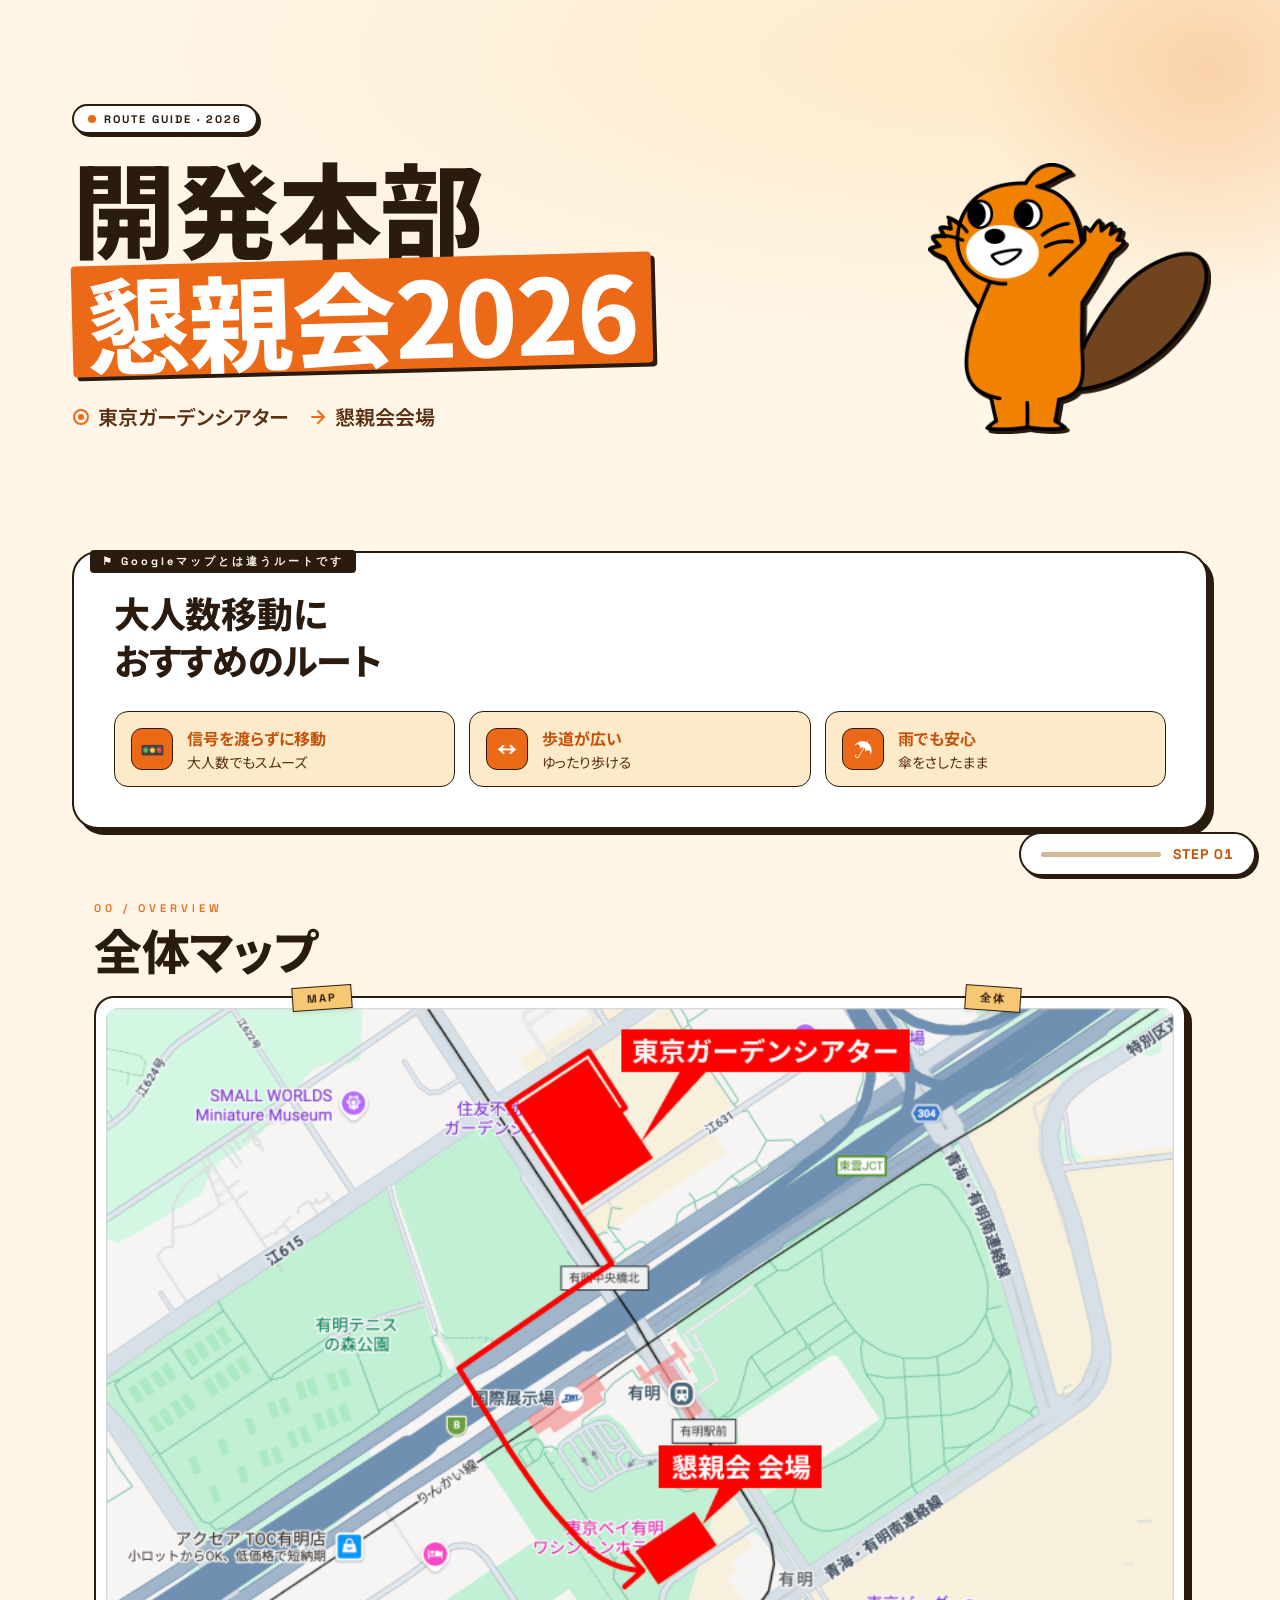
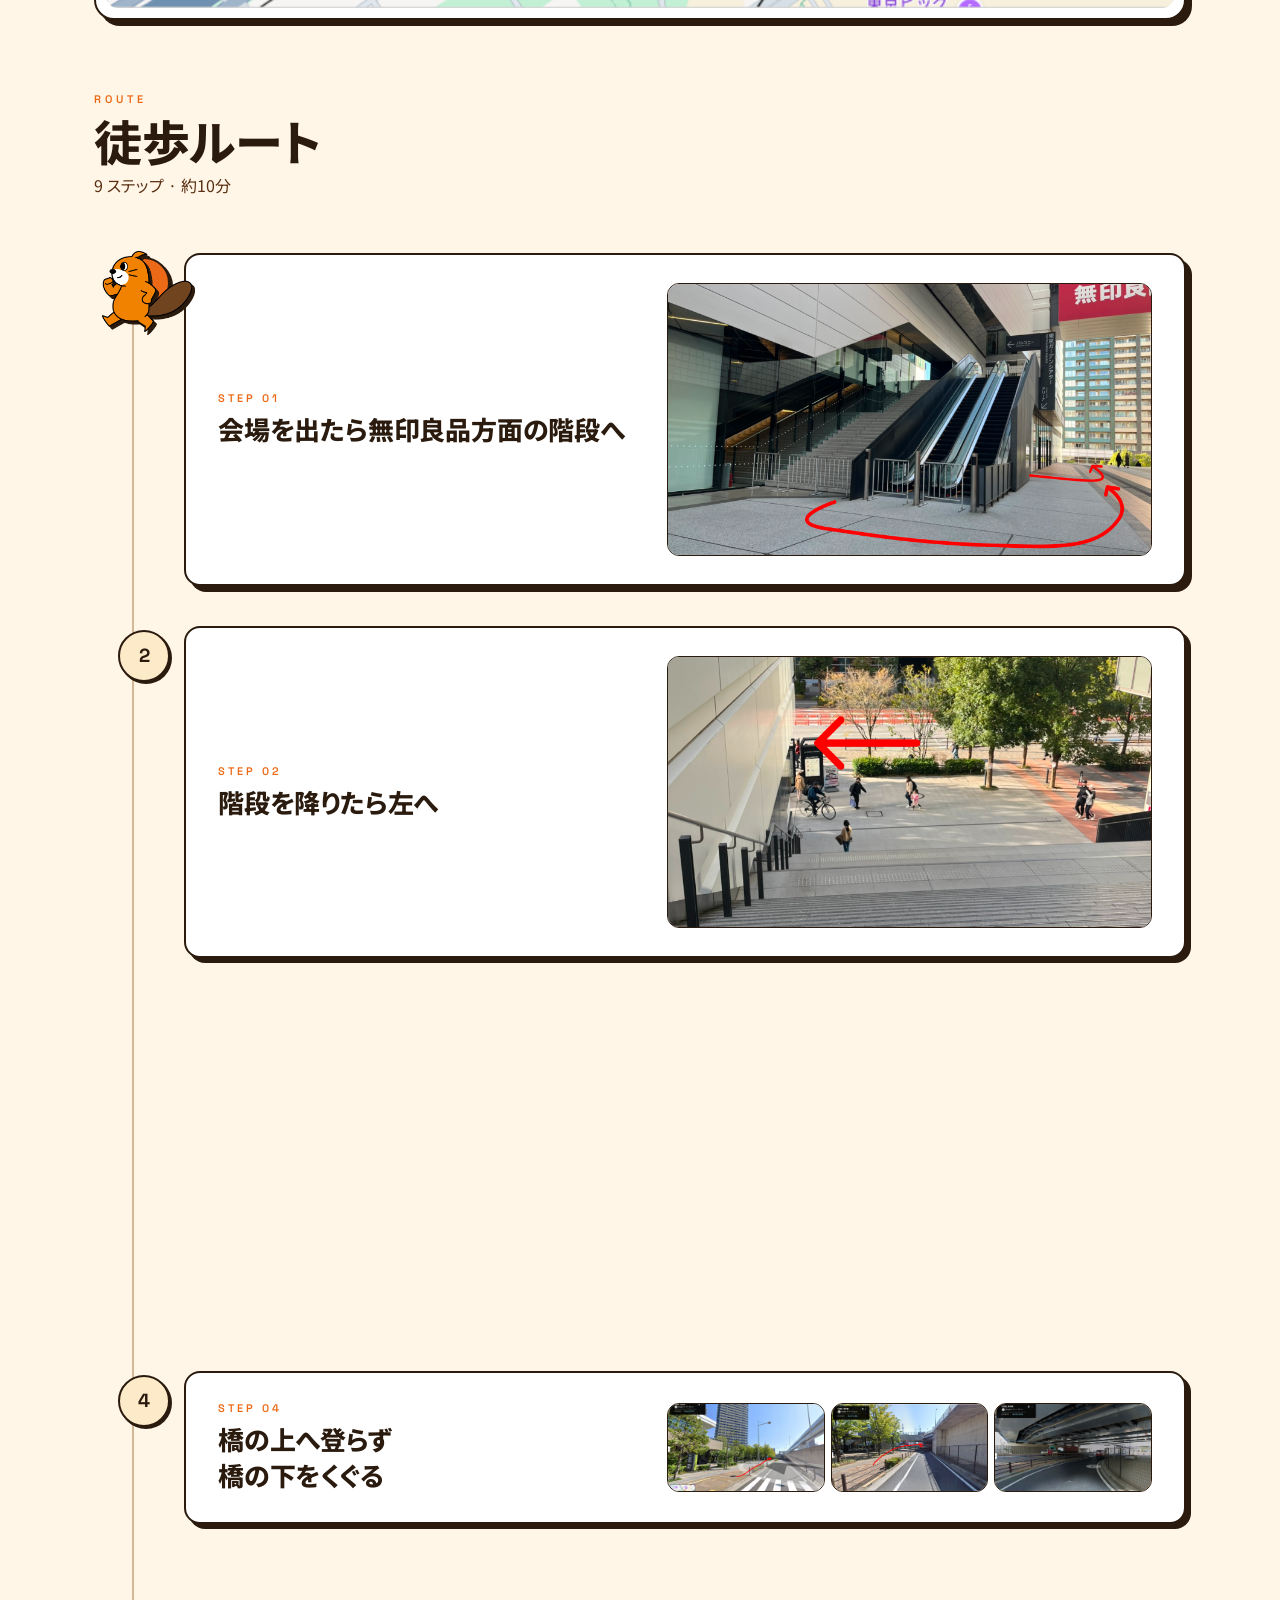
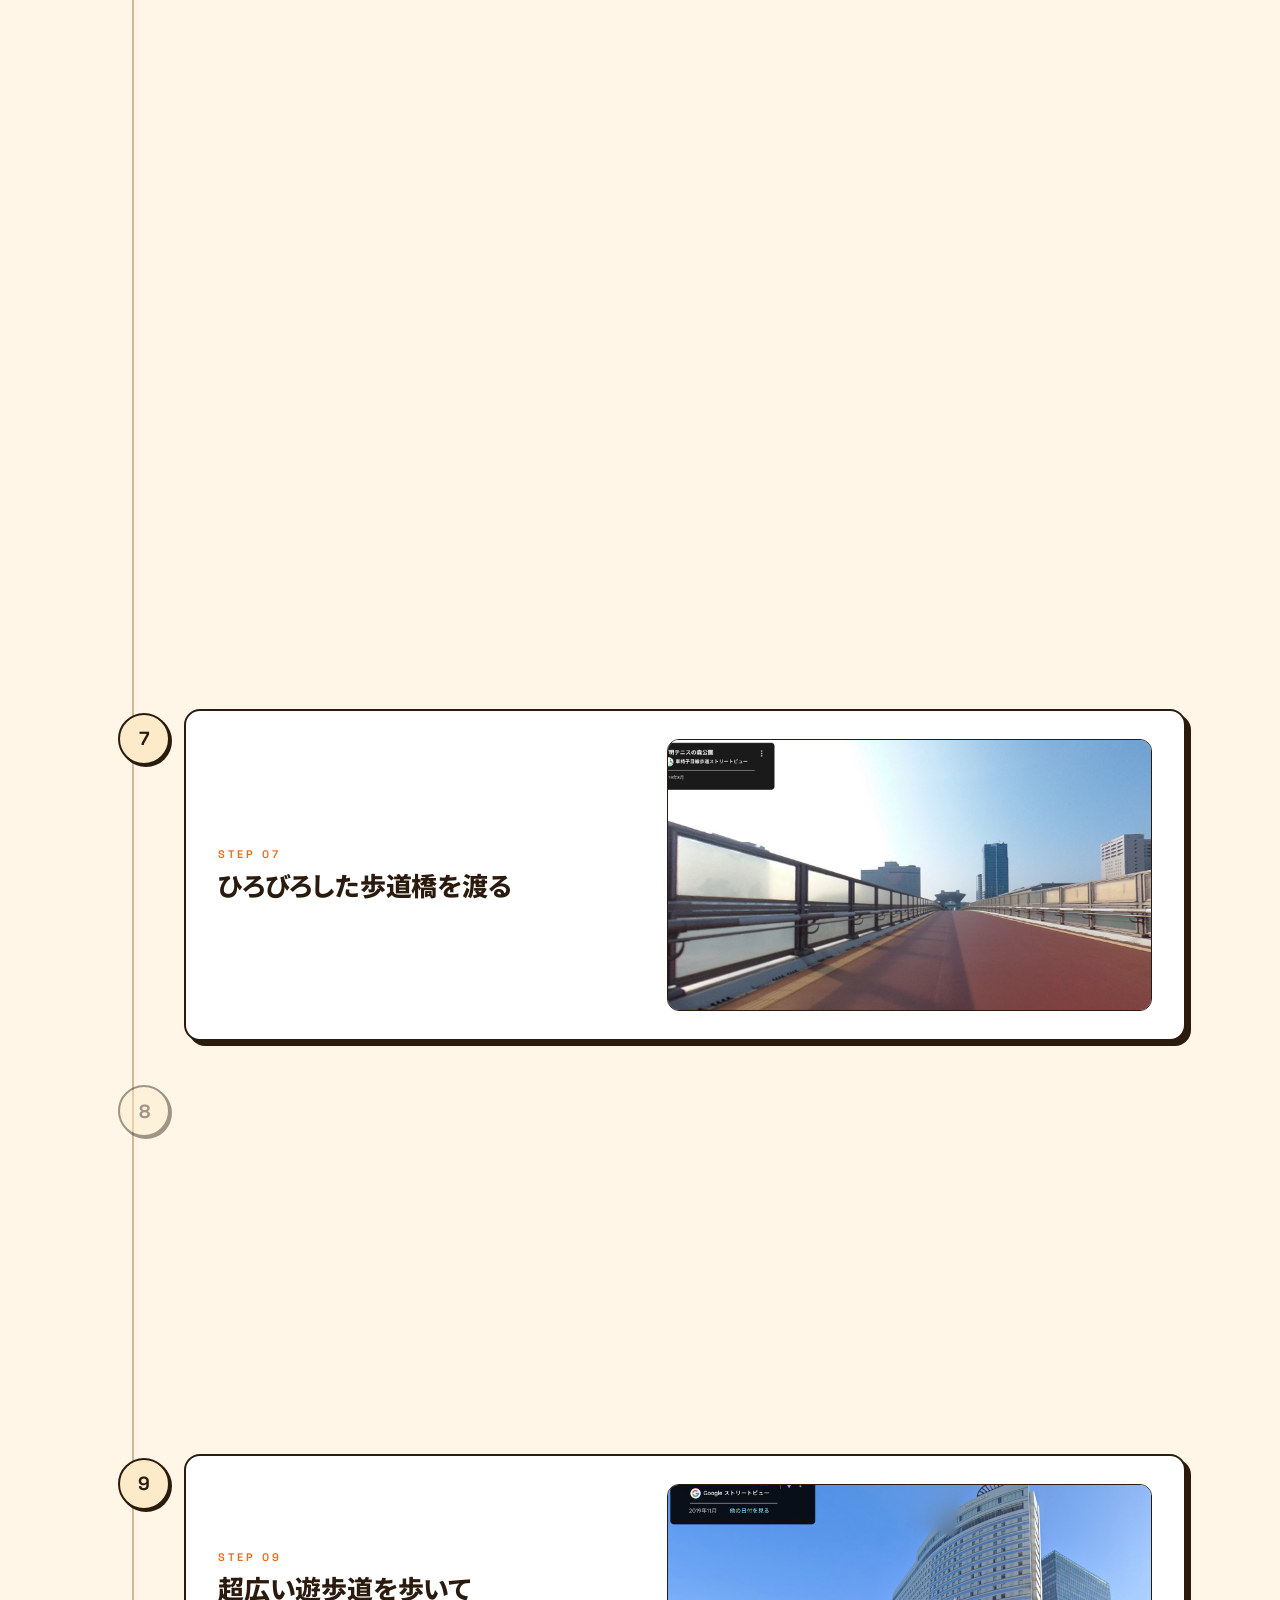
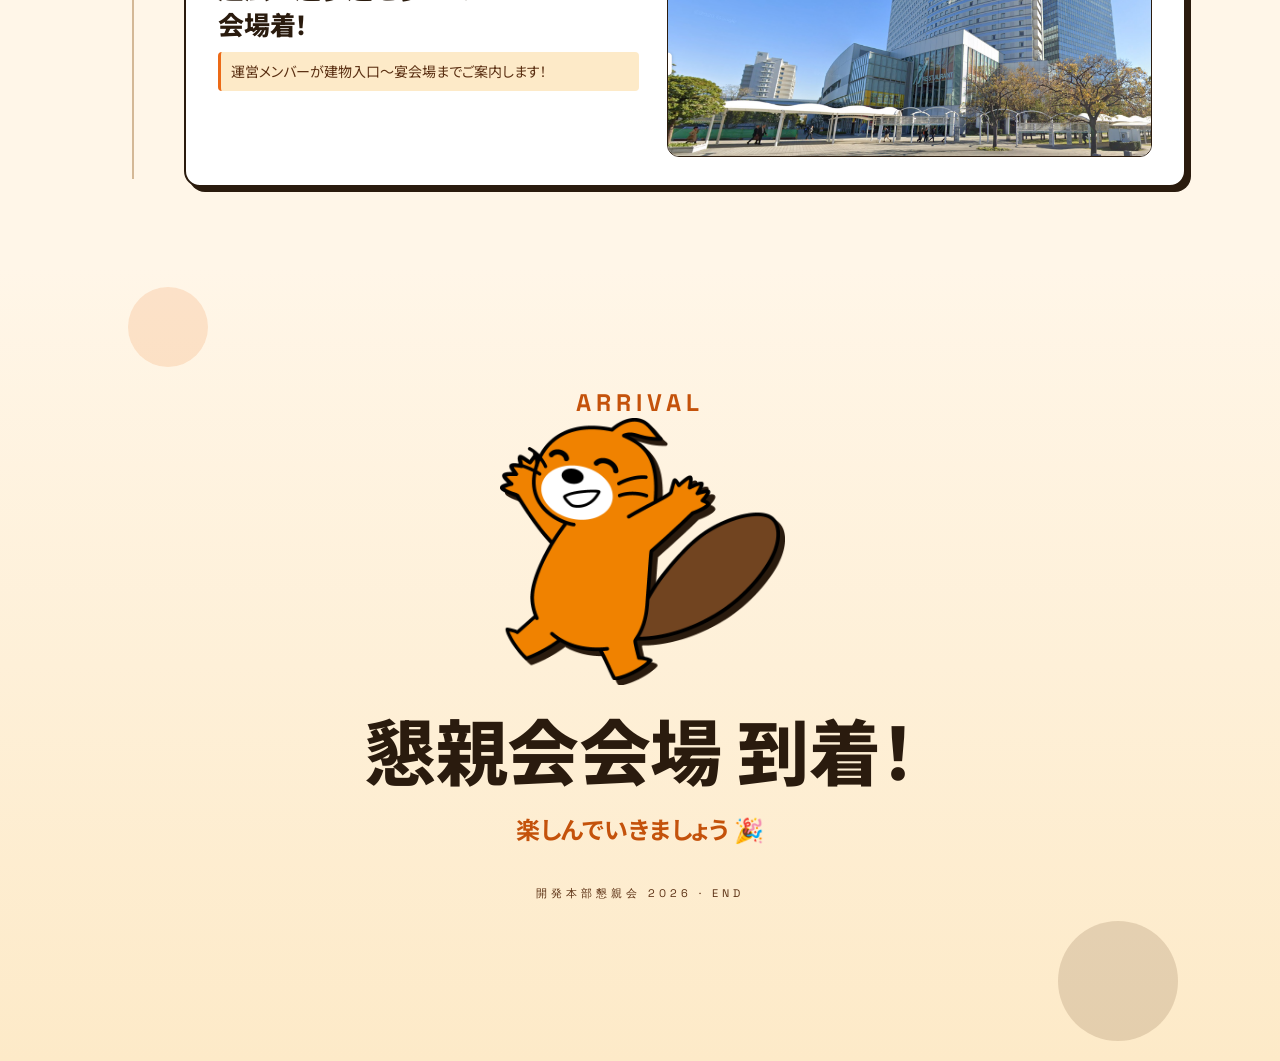
==== commit f199fb80: "Fix hero layout, mascot opacity, route display, aspect-ratio, step-pill" ====
--- a/index.html
+++ b/index.html
@@ -23,10 +23,10 @@
 <!-- HERO -->
 <header class="hero">
   <div class="hero-glow"></div>
-  <img class="hero-mascot" src="rakuta_walking.png" alt="">
   <div class="hero-inner">
-    <p class="kicker"><span class="dot"></span>ROUTE GUIDE · 2026</p>
-    <h1 class="hero-title">開発本部<br><span class="hero-stamp">懇親会2026</span></h1>
+    <div class="hero-text">
+      <p class="kicker"><span class="dot"></span>ROUTE GUIDE · 2026</p>
+      <h1 class="hero-title">開発本部<br><span class="hero-stamp">懇親会2026</span></h1>
     <div class="hero-route">
       <div class="loc">
         <svg width="18" height="18" viewBox="0 0 18 18" fill="none" aria-hidden="true">
@@ -42,6 +42,8 @@
         <span>懇親会会場</span>
       </div>
     </div>
+    </div><!-- /.hero-text -->
+    <img class="hero-mascot" src="rakuta_egao.png" alt="">
   </div>
 </header>
 
@@ -116,7 +118,7 @@
   { t:'歩道橋があるので渡る',                                   imgs:['04_step4.jpg'] },
   { t:'ひろびろした歩道橋を渡る',                               imgs:['05_step5.jpg'] },
   { t:'歩道橋を降りると会場が見える',                           imgs:['06_step6.jpg'] },
-  { t:'超広い遊歩道を歩いて\n会場着！', note:'運営メンバーが建物入口〜宴会場までご案内します！', imgs:['07_step7.jpg'], last:true },
+  { t:'超広い遊歩道を歩いて\n会場着！', note:'運営メンバーが建物入口〜宴会場までご案内します！', imgs:['07_step7.jpg'] },
 ];
 
 const container = document.getElementById('steps');
--- a/story-warm.css
+++ b/story-warm.css
@@ -55,29 +55,33 @@
   padding:2px 14px;display:inline-block;transform:rotate(-1.5deg);
   box-shadow:4px 4px 0 var(--ink);border-radius:4px;
 }
+.hero-inner{
+  position:relative;max-width:1180px;margin:0 auto;
+  display:flex; align-items:flex-end; gap:16px;
+}
+.hero-text{flex:1; position:relative; z-index:1}
 .hero-route{
-  margin-top:22px; display:grid; gap:12px;
-  grid-template-columns:1fr;
+  margin-top:22px; display:flex; flex-wrap:wrap;
+  align-items:center; gap:8px 14px;
 }
 .hero-route .loc{
-  display:flex;align-items:center;gap:10px;
+  display:flex;align-items:center;gap:8px;
   font-size:clamp(14px,3.8vw,20px); color:var(--brown); font-weight:600;
 }
 .hero-mascot{
-  position:absolute;
-  right:-24px; bottom:-40px;
-  width:clamp(180px,40vw,360px);
-  opacity:.18; transform:rotate(-8deg);
-  pointer-events:none; z-index:0;
-  filter:drop-shadow(4px 4px 0 var(--ink));
-}
-.hero-inner > *{position:relative;z-index:1}
+  width:110px; flex-shrink:0;
+  opacity:1;
+  filter:drop-shadow(3px 3px 0 var(--ink));
+  position:relative; z-index:1;
+  align-self:flex-end;
+}
 
 /* WHY CARD */
 .why{
   background:var(--paper); color:var(--ink);
   border:2.5px solid var(--ink);
   box-shadow:6px 6px 0 var(--ink);
+  margin-top:24px;
   border-radius:22px; padding:24px 22px 26px;
   position:relative; overflow:visible;
   margin:0 22px;
@@ -163,7 +167,7 @@
   height:0;
 }
 .tl-walker{
-  position:absolute; left:-10px;
+  position:absolute; left:-10px; top:0;
   width:64px; pointer-events:none;
   transition:top .35s cubic-bezier(.2,.7,.3,1);
   filter:drop-shadow(3px 3px 0 var(--ink));
@@ -231,7 +235,7 @@
   border-radius:12px; overflow:hidden;
   border:1.5px solid var(--ink);
   background:var(--cream-deep);
-  aspect-ratio:4/3;
+  aspect-ratio:16/9;
 }
 .step-img img{width:100%;height:100%;object-fit:cover;display:block}
 
@@ -307,9 +311,10 @@
 /* RESPONSIVE */
 @media (min-width:720px){
   .hero{padding:80px 44px 100px}
-  .hero-route{grid-template-columns:auto auto; gap:28px; margin-top:32px}
-  .hero-mascot{right:40px;bottom:-60px}
-  .why{margin:0 44px; padding:36px 40px 40px; border-radius:26px}
+  .hero-inner{gap:32px; align-items:flex-end}
+  .hero-mascot{width:clamp(160px,22vw,280px)}
+  .hero-route{margin-top:32px; gap:10px 20px}
+  .why{margin:24px 44px 0; padding:36px 40px 40px; border-radius:26px}
   .why-list{grid-template-columns:repeat(3,1fr); gap:14px; margin-top:28px}
   .section{padding:72px 44px 0}
   .timeline{padding-left:90px; margin-top:56px}
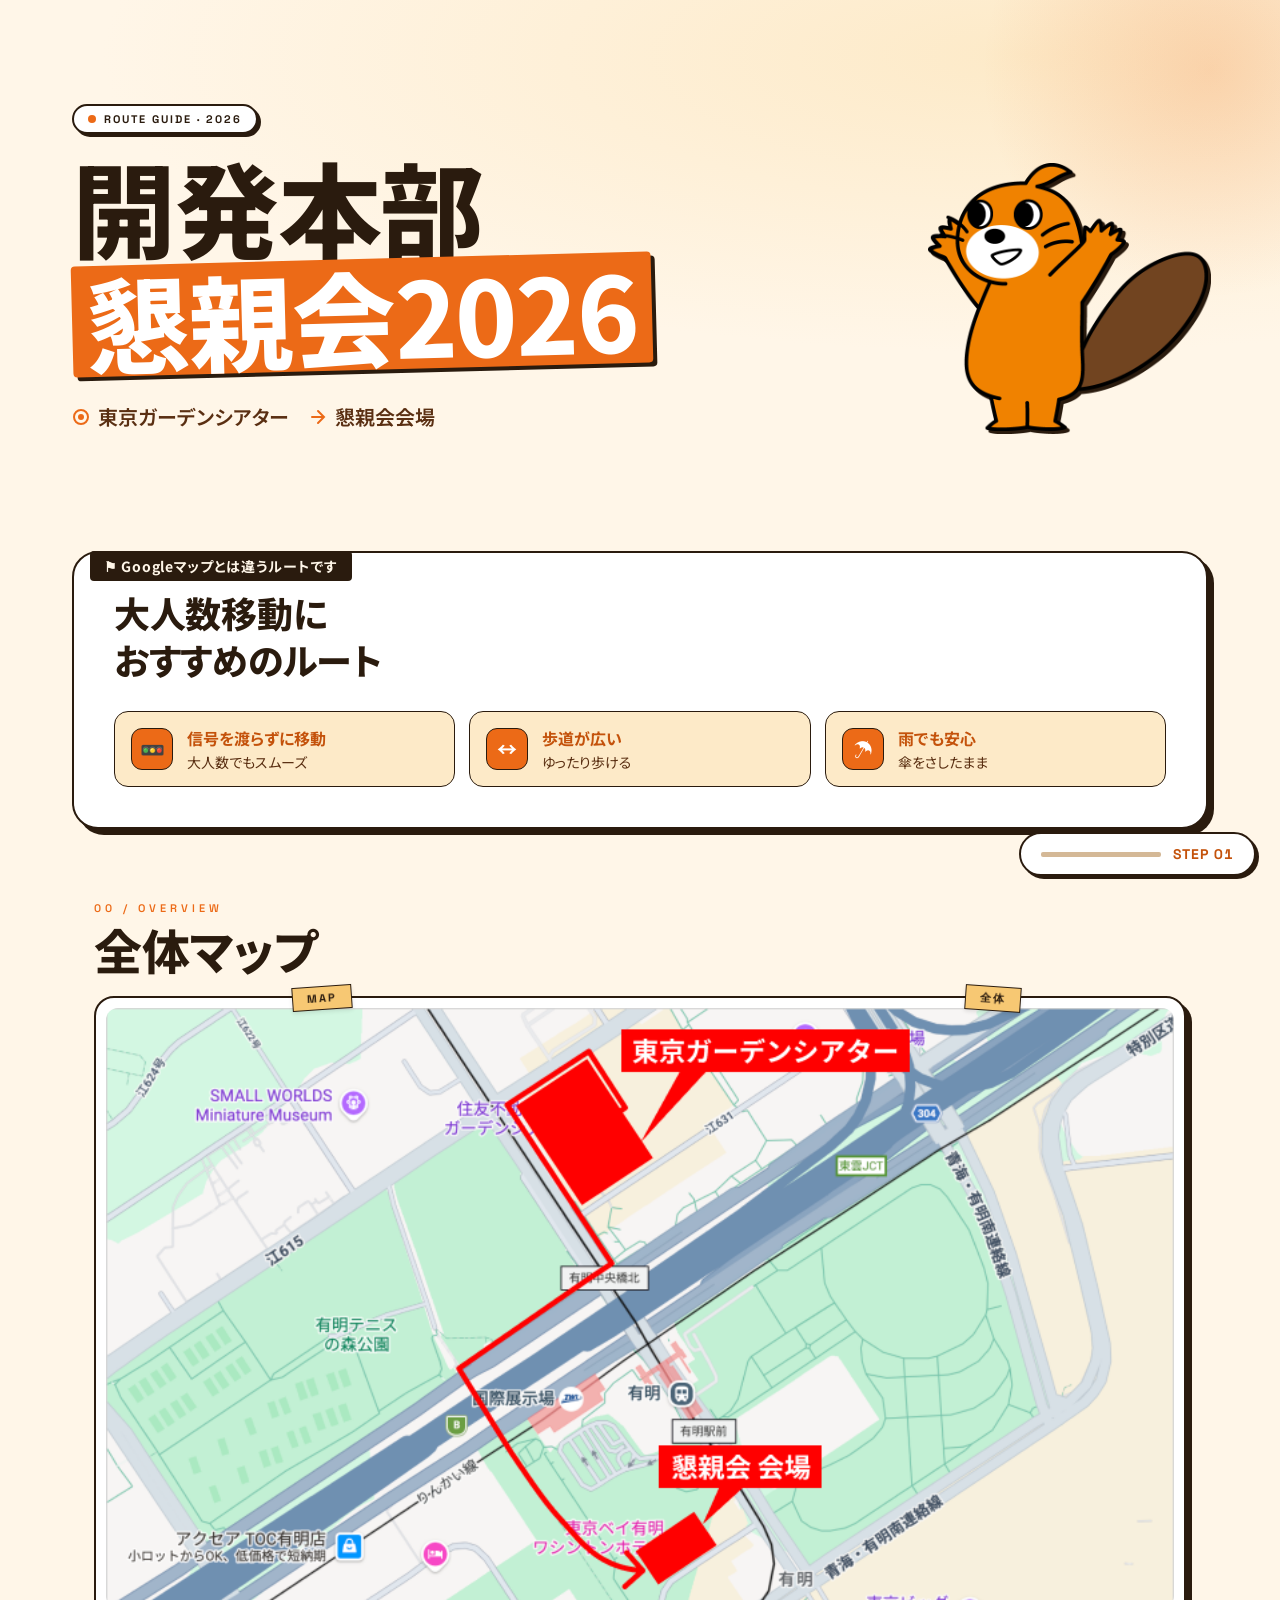
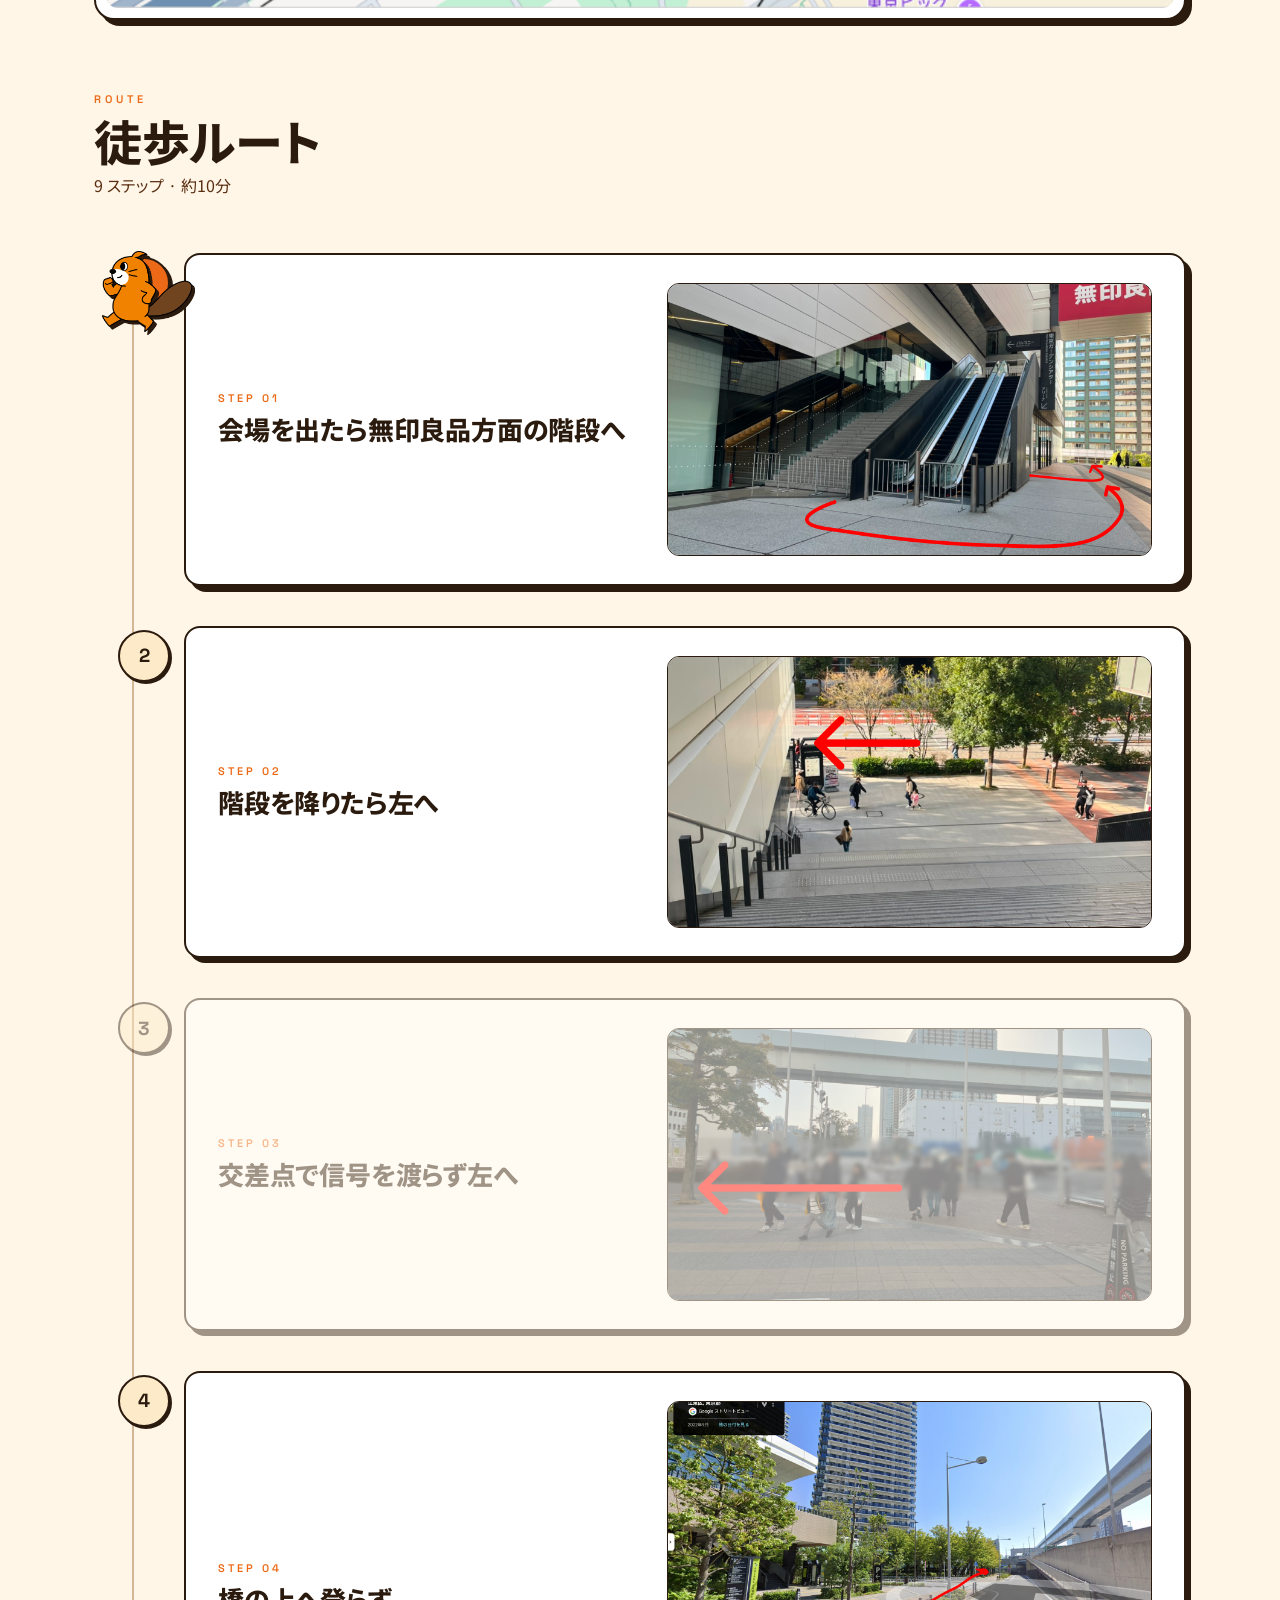
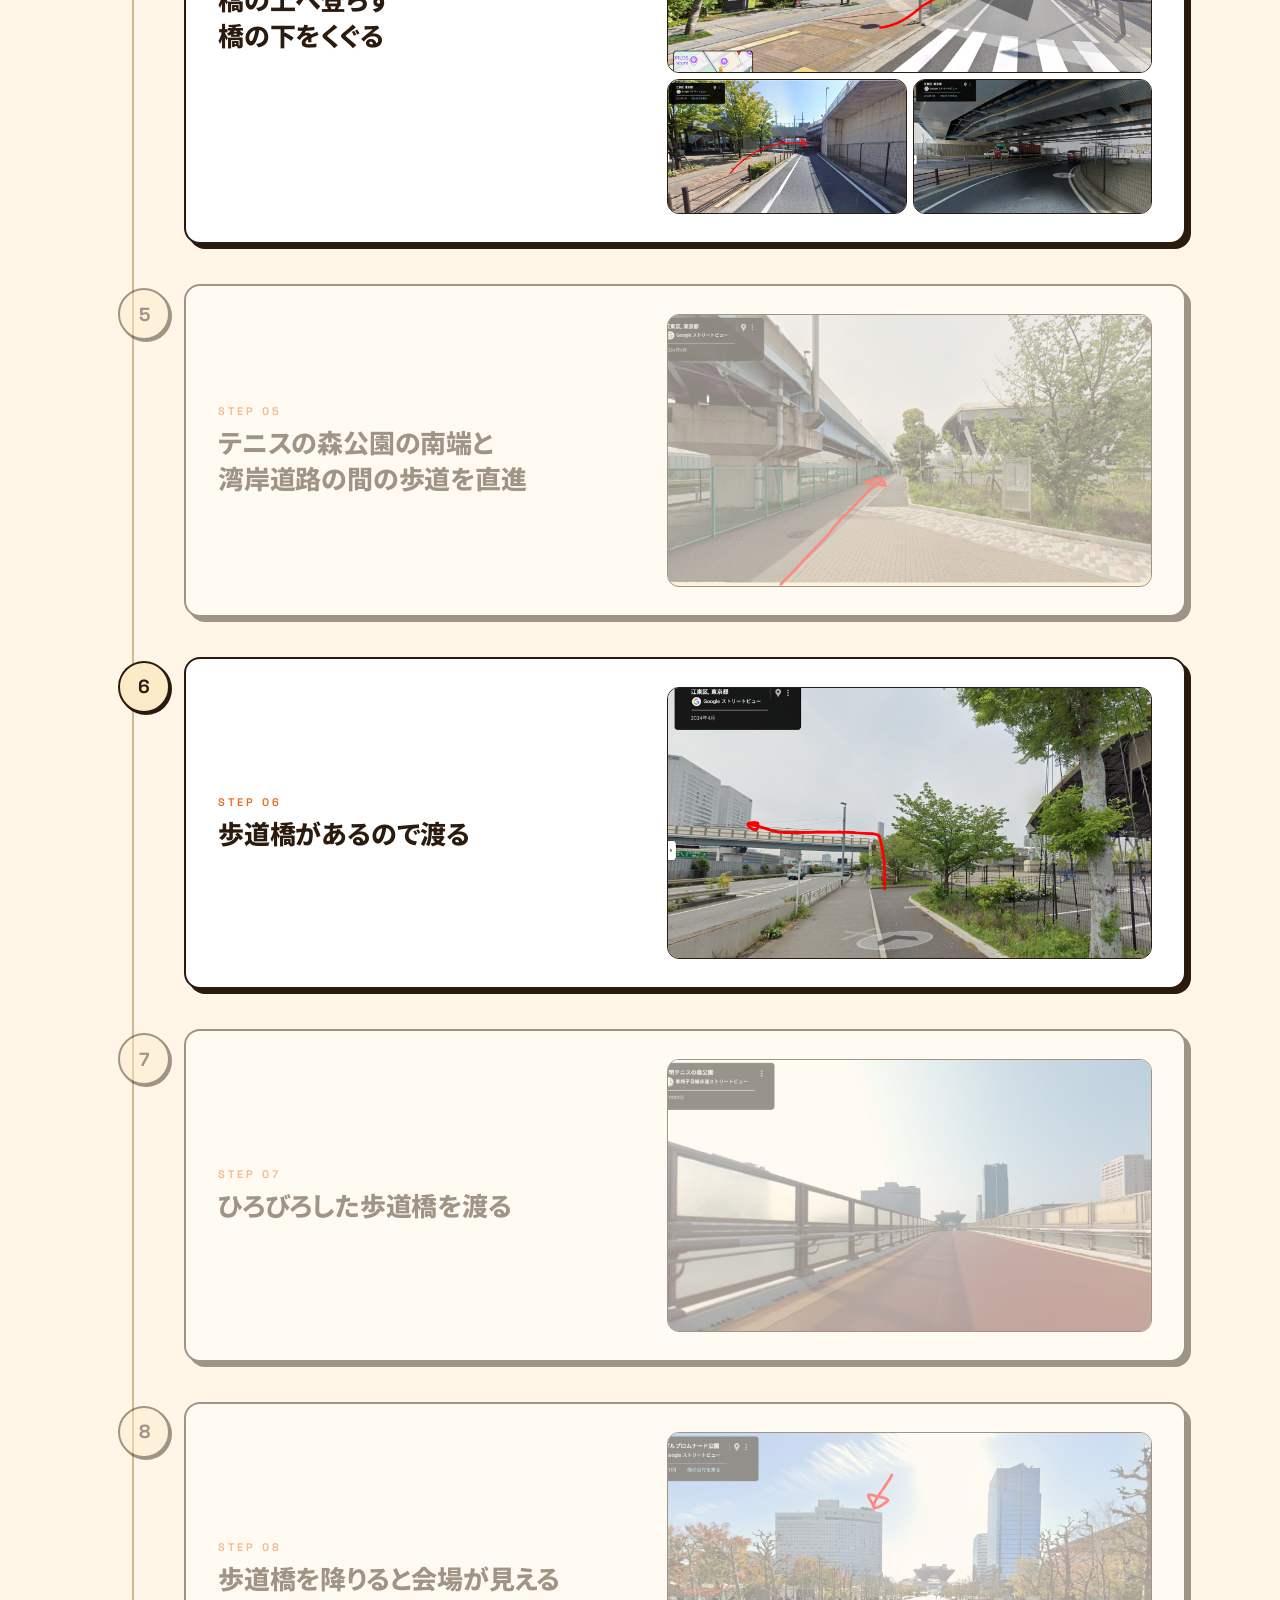
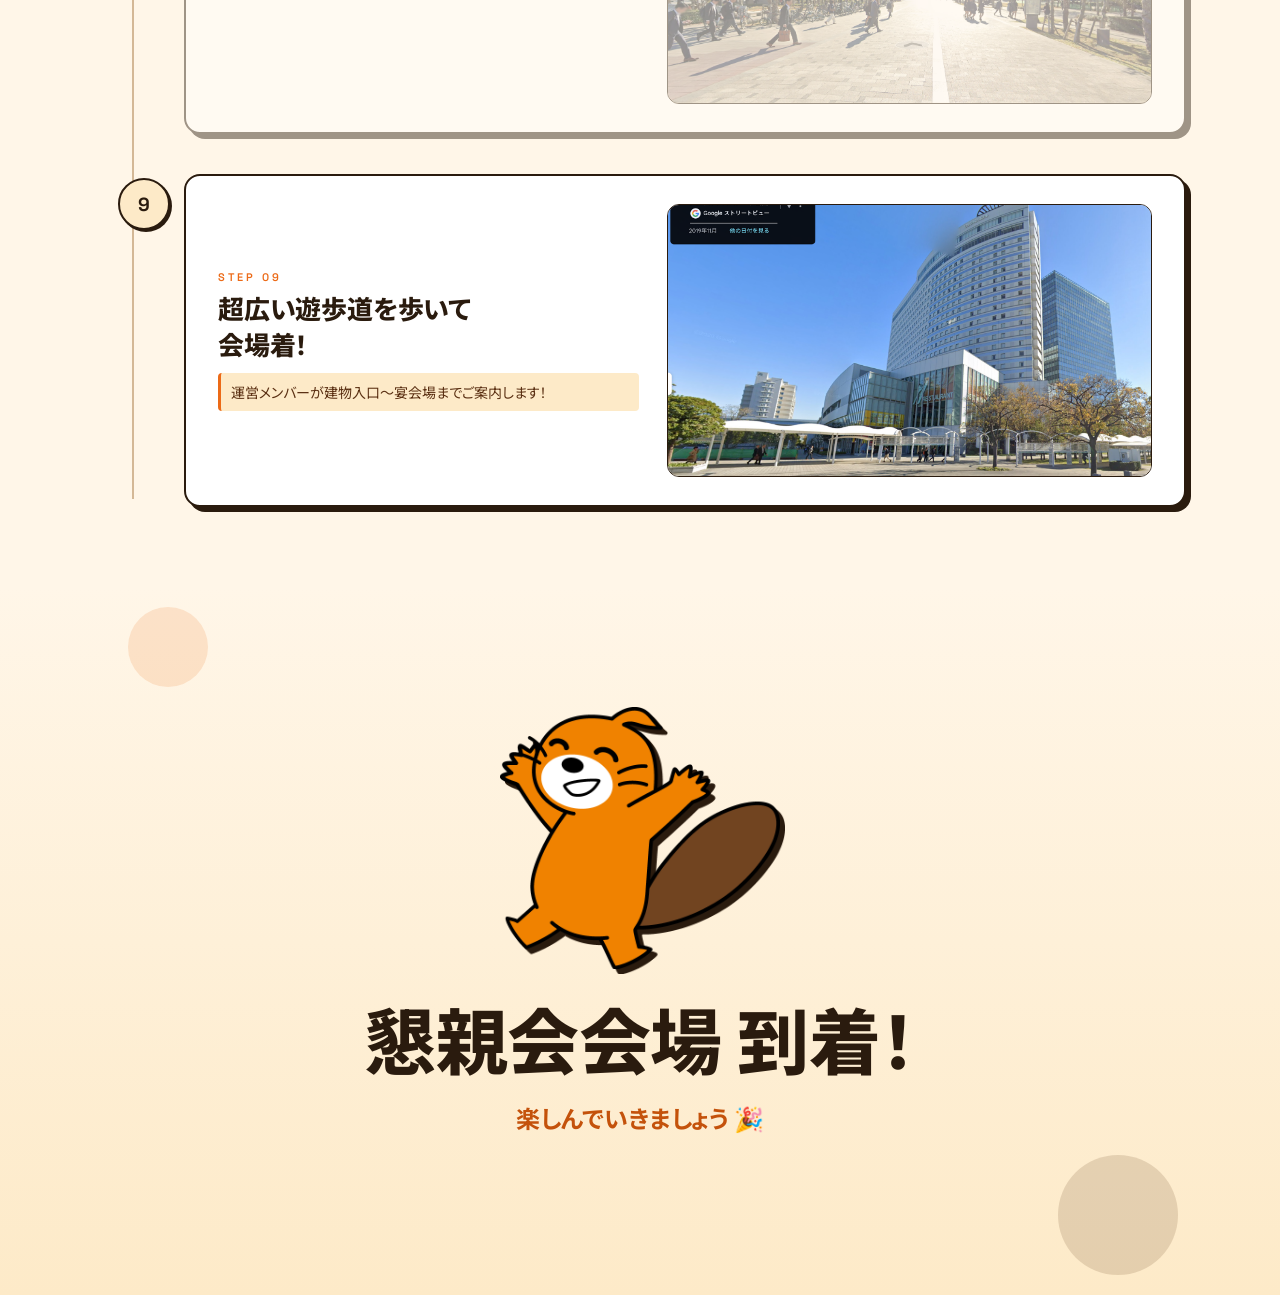
==== commit 2f7b99c0: "Remove ARRIVAL kicker and END text from arrival section" ====
--- a/index.html
+++ b/index.html
@@ -94,11 +94,9 @@
 
 <!-- ARRIVAL -->
 <section class="arrival">
-  <p class="arrival-kicker">ARRIVAL</p>
   <img class="mascot" src="rakuta_yorokobi.png" alt="喜ぶらくた">
   <h2>懇親会会場 到着！</h2>
   <p>楽しんでいきましょう 🎉</p>
-  <div class="end">開発本部懇親会 2026 · END</div>
 </section>
 
 <!-- FIXED UI -->
--- a/story-warm.css
+++ b/story-warm.css
@@ -87,11 +87,11 @@
   margin:0 22px;
 }
 .why-kicker{
-  position:absolute; top:-14px; left:16px;
-  font-family:"Space Grotesk",sans-serif;
-  font-size:11px; letter-spacing:3px; font-weight:700;
+  position:absolute; top:-16px; left:16px;
+  font-family:"Noto Sans JP",sans-serif;
+  font-size:14px; letter-spacing:0.05em; font-weight:700;
   background:var(--ink); color:var(--cream);
-  padding:4px 12px; border-radius:4px;
+  padding:5px 14px; border-radius:4px;
 }
 .why h2{
   font-size:clamp(22px,5.4vw,36px); font-weight:800;
@@ -230,7 +230,8 @@
   display:grid; gap:6px;
   grid-template-columns:1fr;
 }
-.step-imgs.multi{grid-template-columns:repeat(auto-fit,minmax(0,1fr))}
+.step-imgs.multi{grid-template-columns:1fr 1fr}
+.step-imgs.multi .step-img:first-child{grid-column:1 / -1}
 .step-img{
   border-radius:12px; overflow:hidden;
   border:1.5px solid var(--ink);
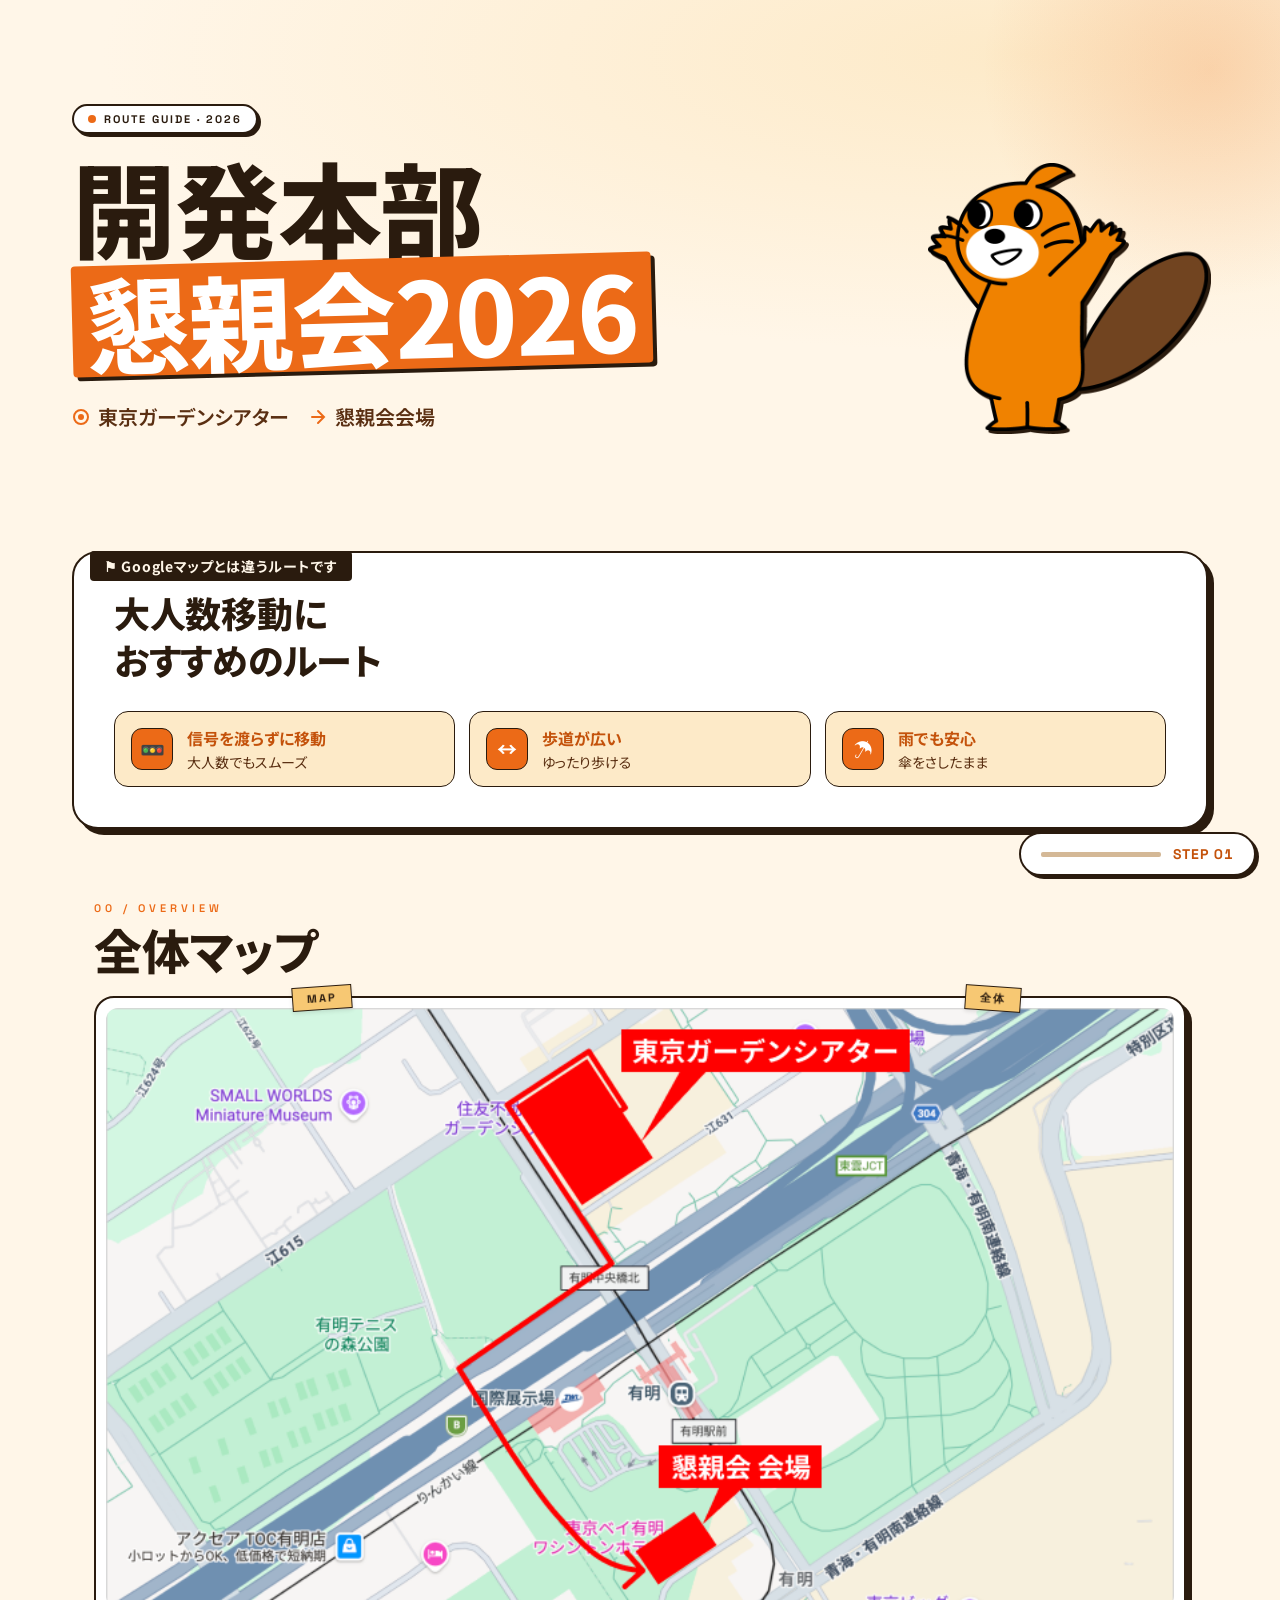
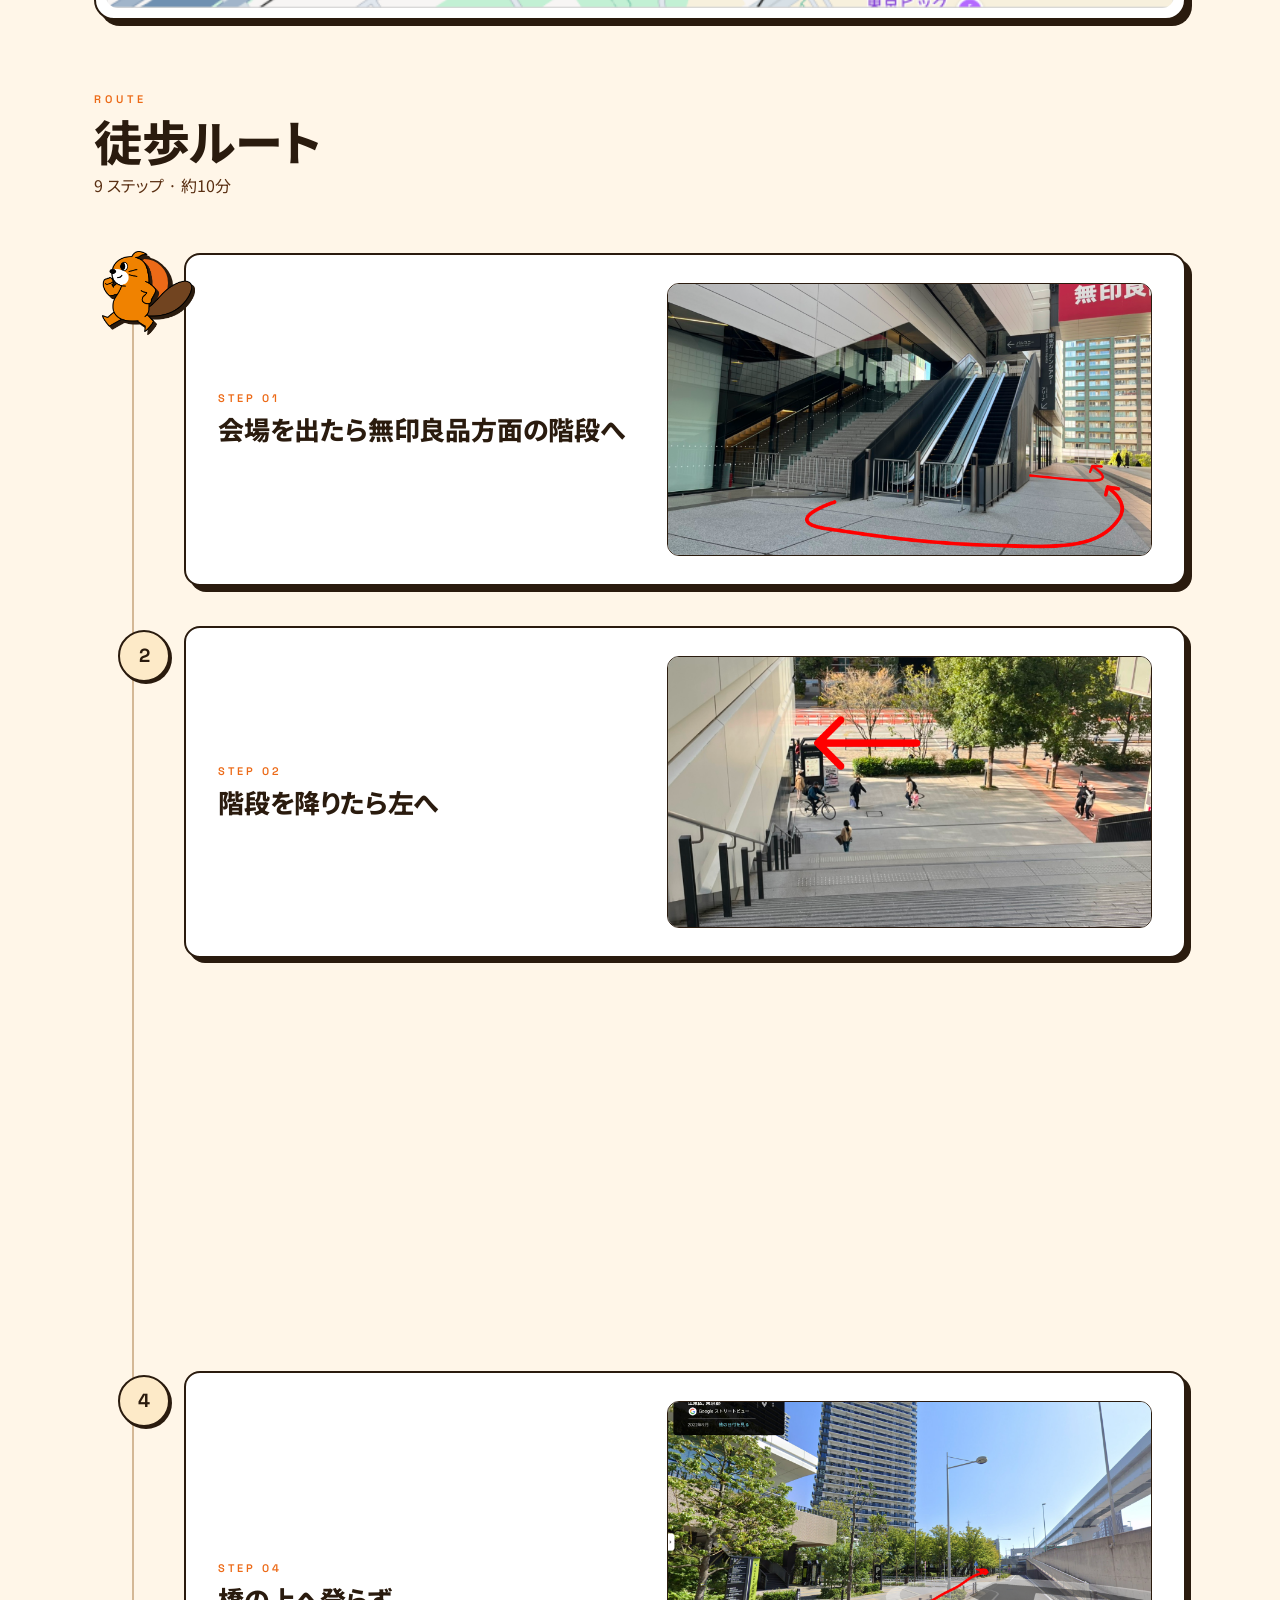
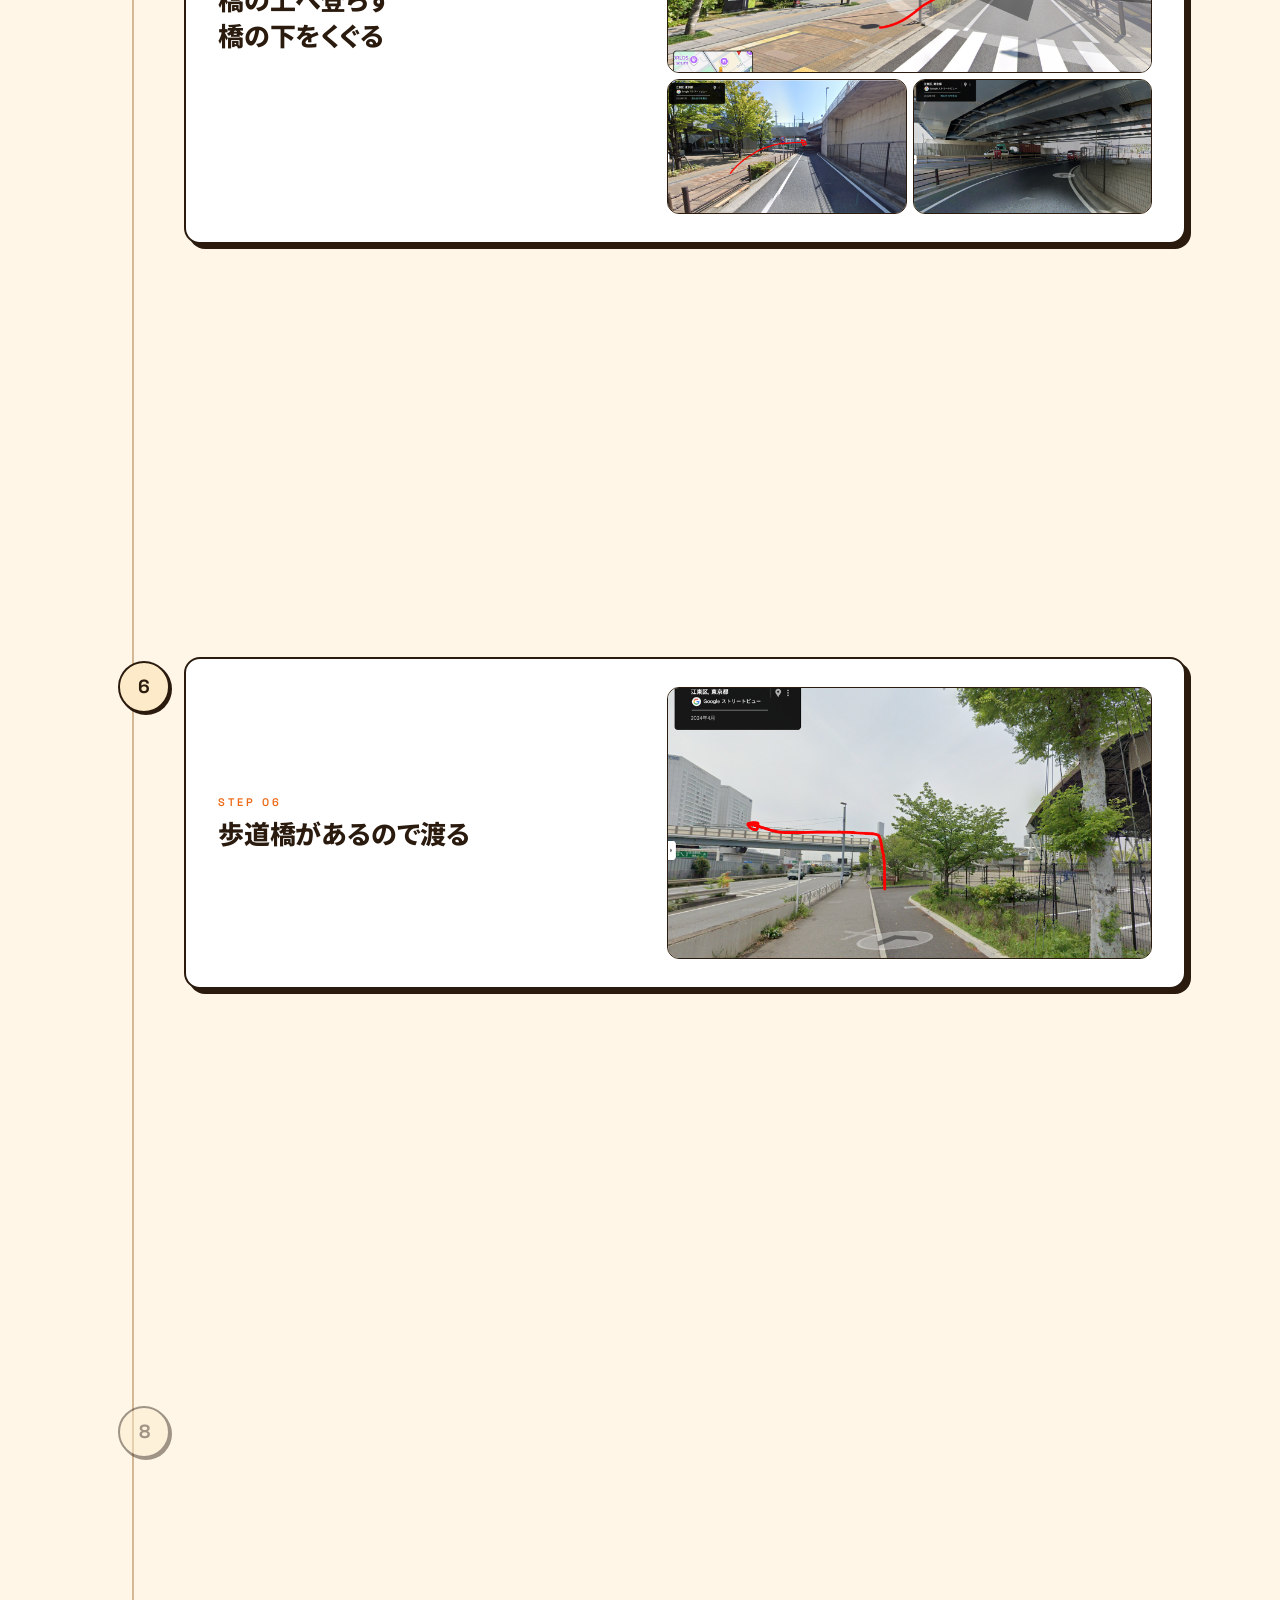
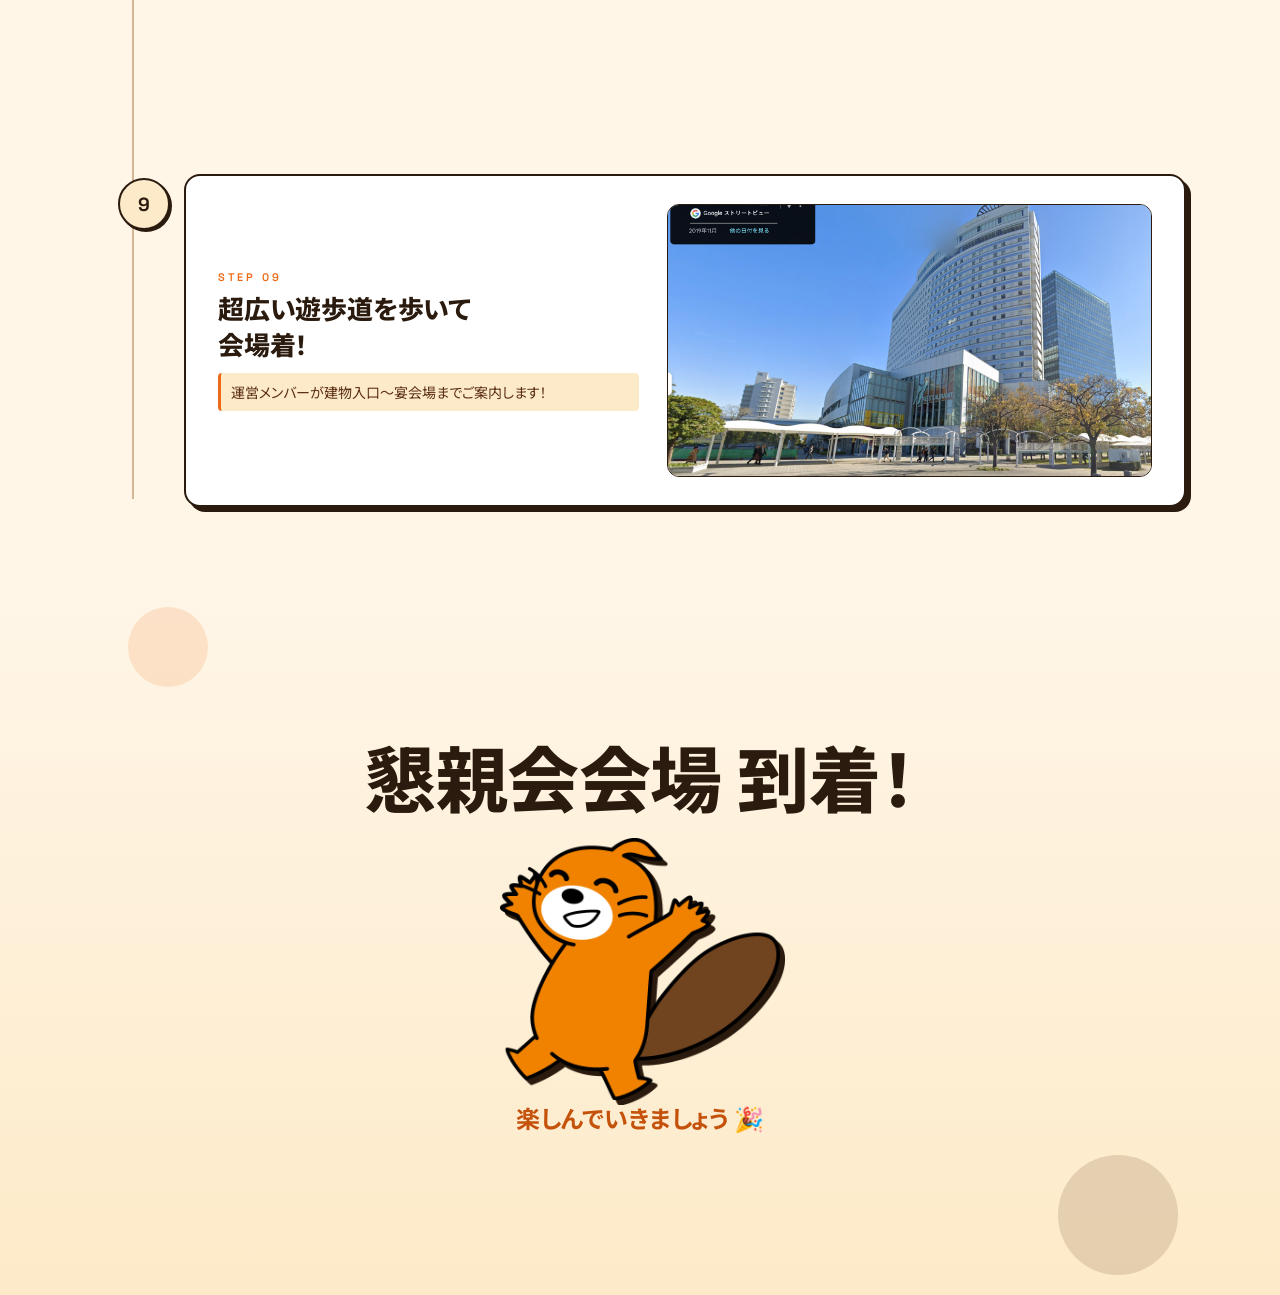
==== commit 4043d1be: "Move arrival h2 above mascot image" ====
--- a/index.html
+++ b/index.html
@@ -94,8 +94,8 @@
 
 <!-- ARRIVAL -->
 <section class="arrival">
+  <h2>懇親会会場 到着！</h2>
   <img class="mascot" src="rakuta_yorokobi.png" alt="喜ぶらくた">
-  <h2>懇親会会場 到着！</h2>
   <p>楽しんでいきましょう 🎉</p>
 </section>
 
--- a/story-warm.css
+++ b/story-warm.css
@@ -82,7 +82,7 @@
   border:2.5px solid var(--ink);
   box-shadow:6px 6px 0 var(--ink);
   margin-top:24px;
-  border-radius:22px; padding:24px 22px 26px;
+  border-radius:22px; padding:40px 22px 26px;
   position:relative; overflow:visible;
   margin:0 22px;
 }
@@ -230,8 +230,7 @@
   display:grid; gap:6px;
   grid-template-columns:1fr;
 }
-.step-imgs.multi{grid-template-columns:1fr 1fr}
-.step-imgs.multi .step-img:first-child{grid-column:1 / -1}
+.step-imgs.multi{grid-template-columns:1fr}
 .step-img{
   border-radius:12px; overflow:hidden;
   border:1.5px solid var(--ink);
@@ -324,6 +323,8 @@
   .step-pin{left:-66px; top:4px; width:52px;height:52px;font-size:19px}
   .step{margin-bottom:40px}
   .step-card{grid-template-columns:1fr 1.15fr; padding:28px 32px; gap:28px}
+  .step-imgs.multi{grid-template-columns:1fr 1fr}
+  .step-imgs.multi .step-img:first-child{grid-column:1 / -1}
   .arrival{padding:120px 44px 160px; margin-top:80px}
   .pill{bottom:24px; right:24px; padding:11px 20px; font-size:14px}
   .pill-bar{width:120px; height:5px}
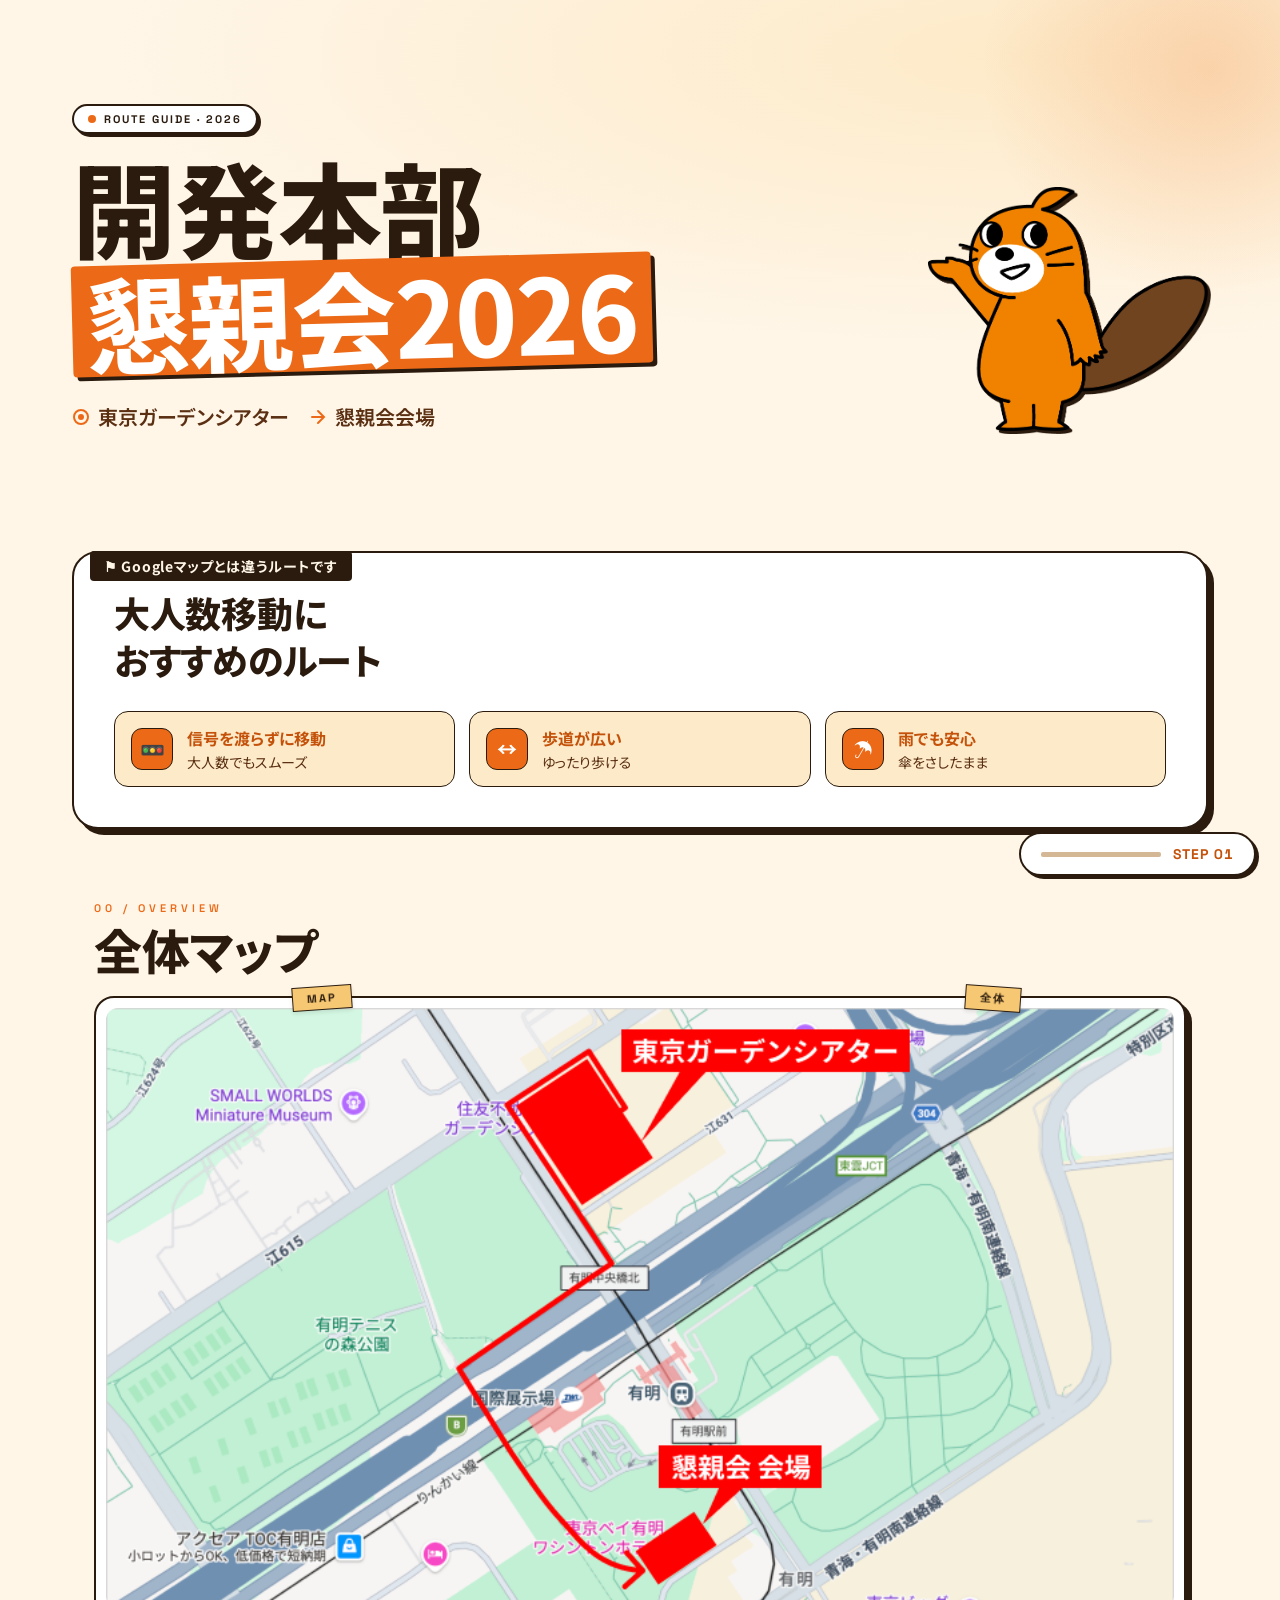
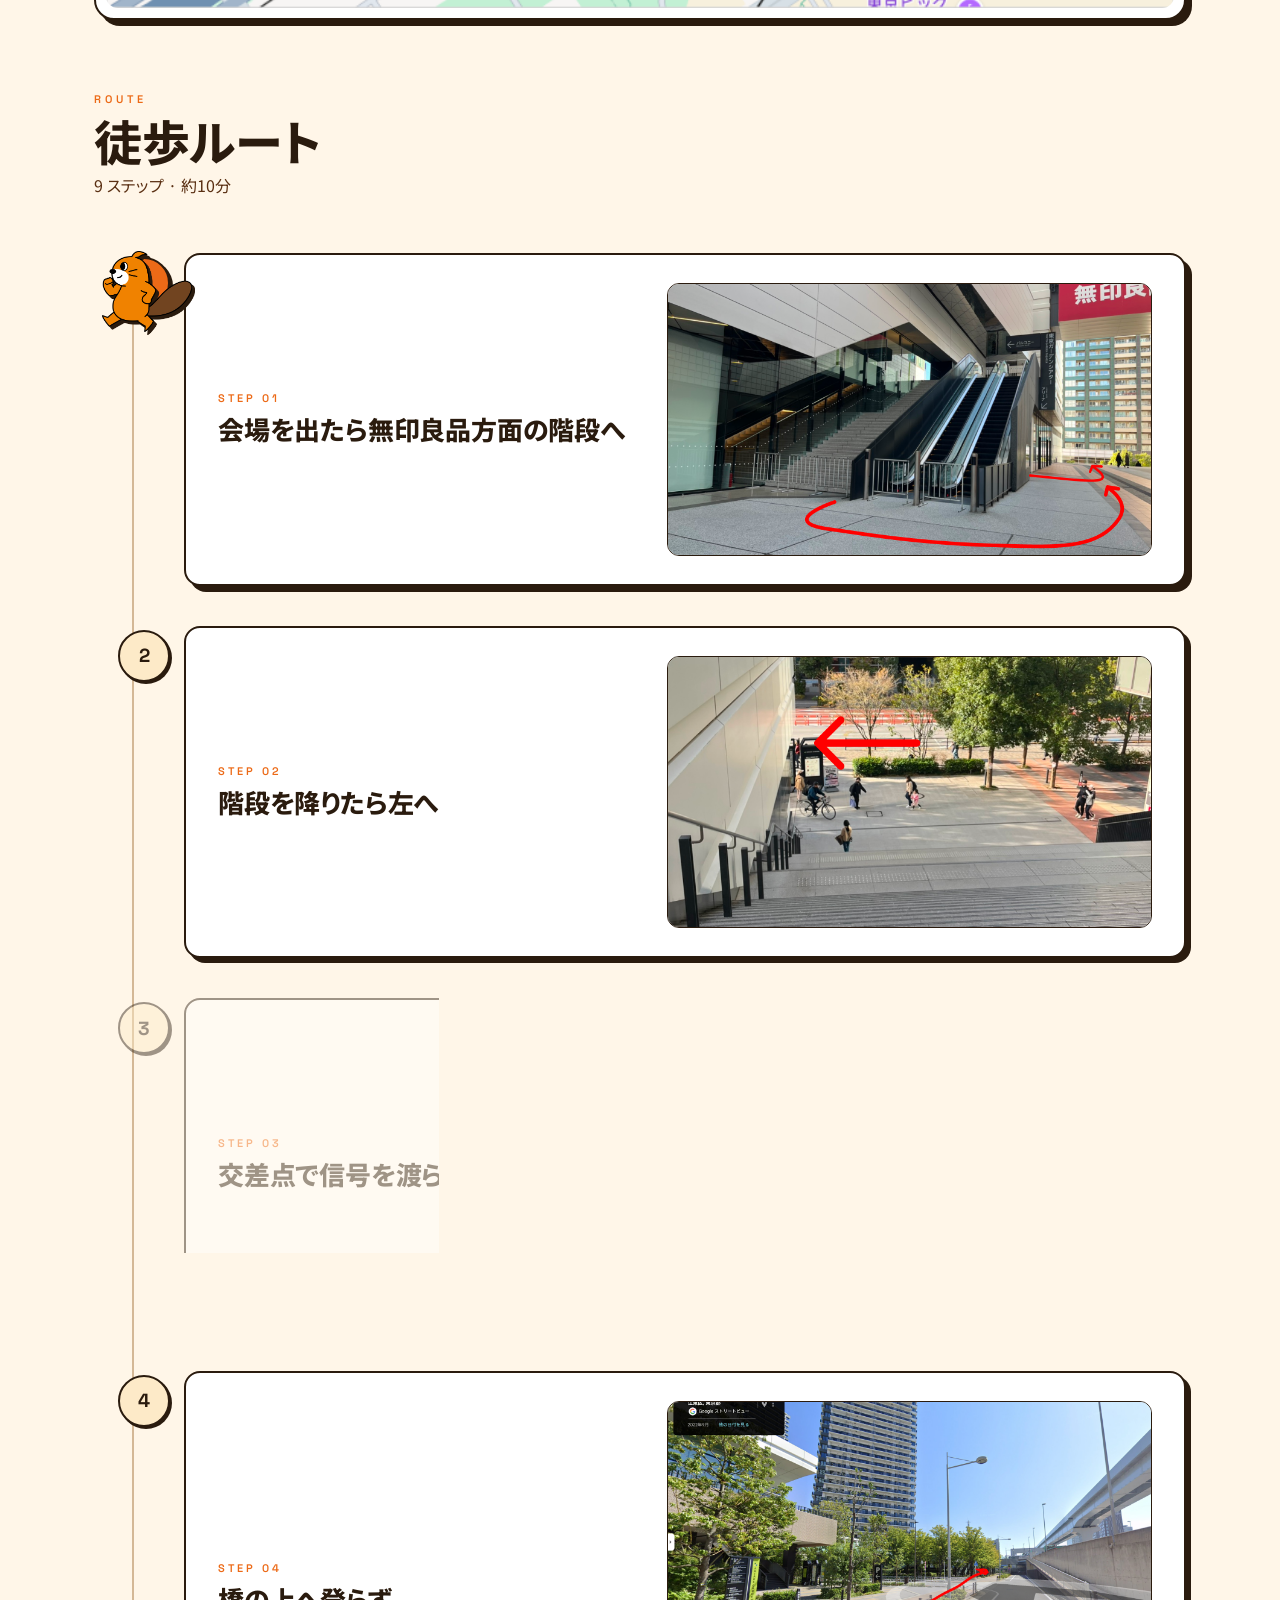
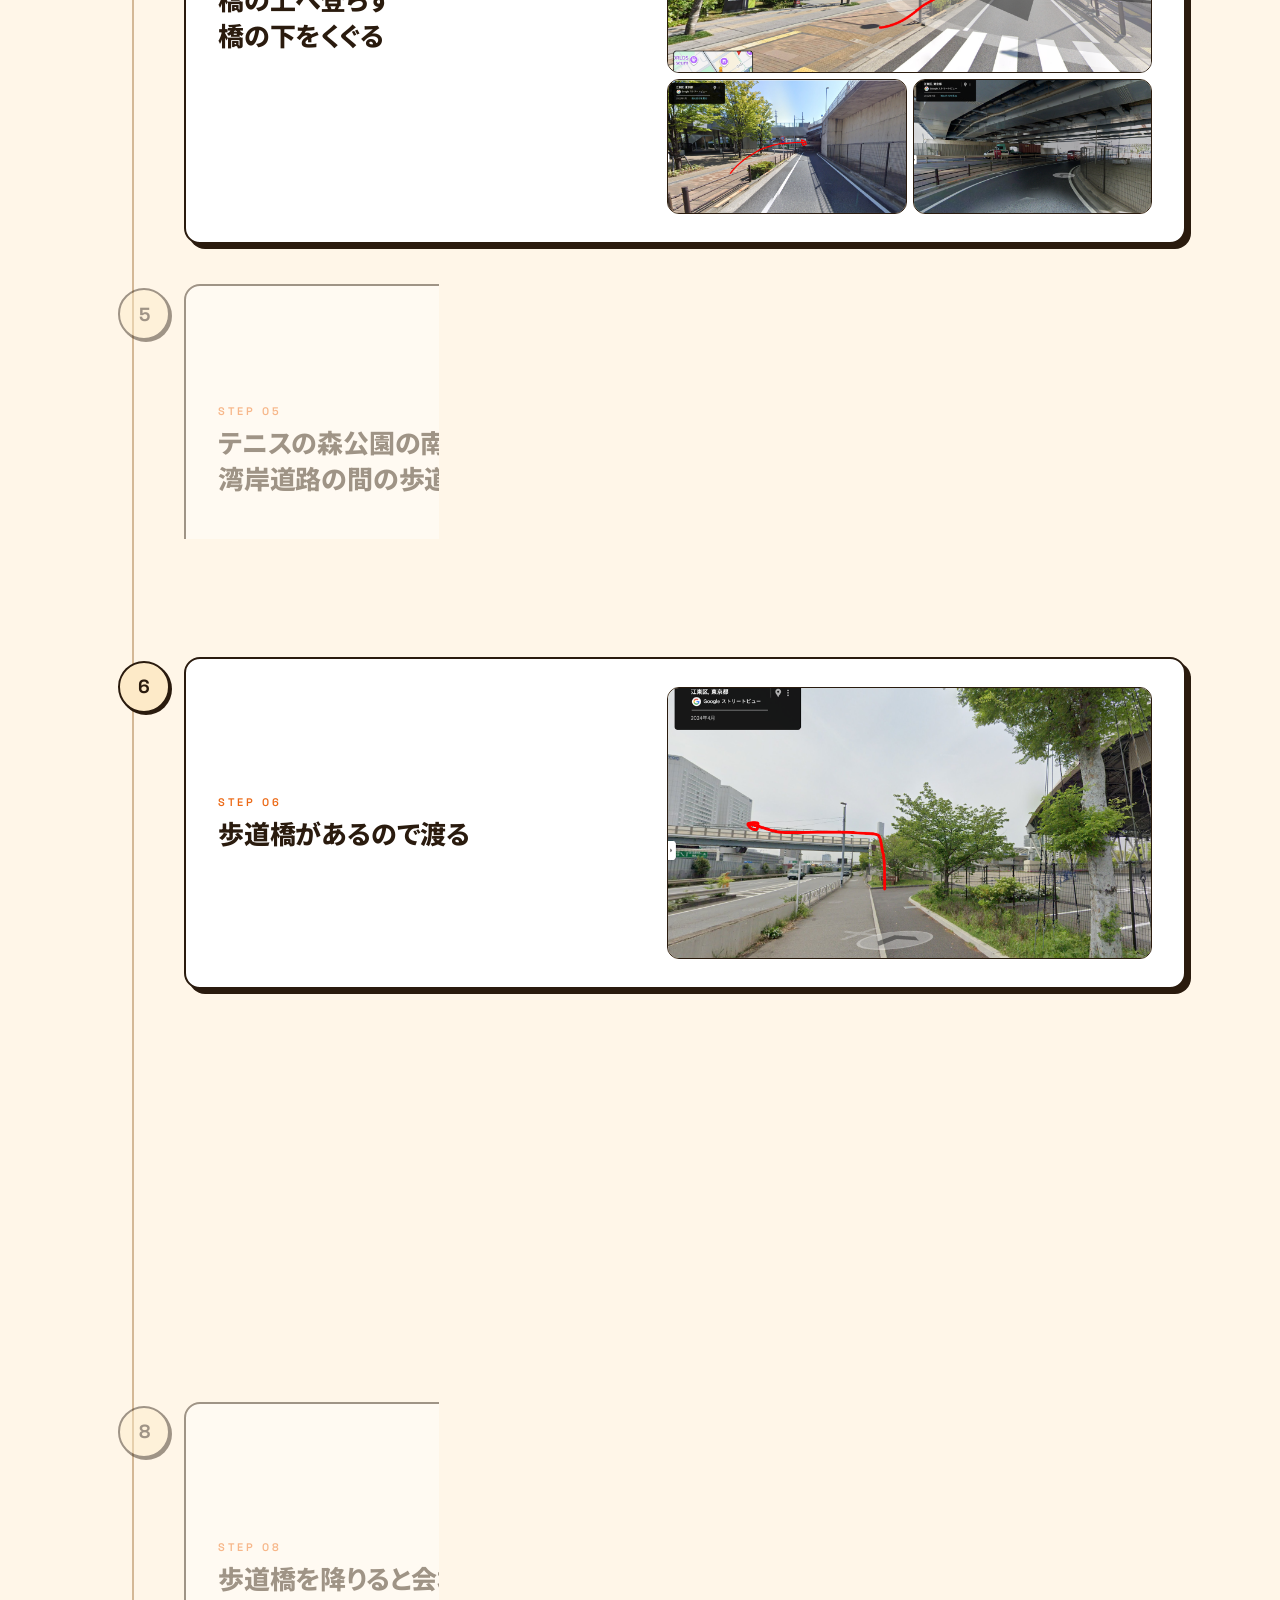
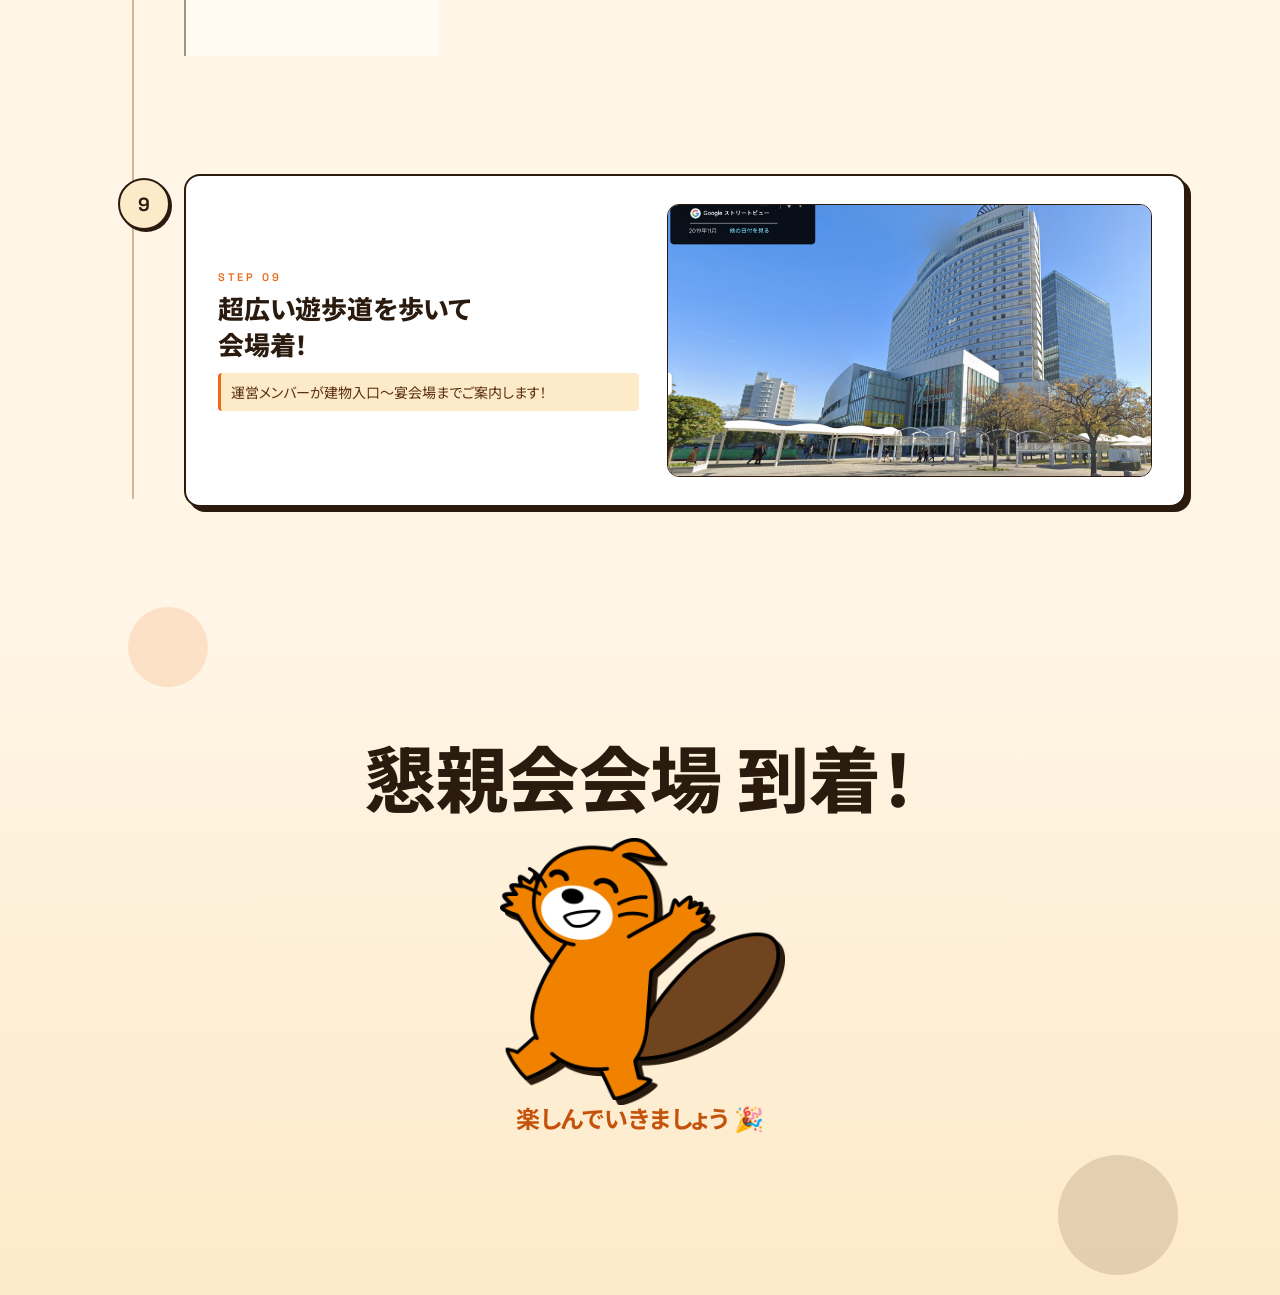
==== commit ec03547c: "Change hero mascot to rakuta_info pose" ====
--- a/index.html
+++ b/index.html
@@ -43,7 +43,7 @@
       </div>
     </div>
     </div><!-- /.hero-text -->
-    <img class="hero-mascot" src="rakuta_egao.png" alt="">
+    <img class="hero-mascot" src="rakuta_info.png" alt="">
   </div>
 </header>
 
